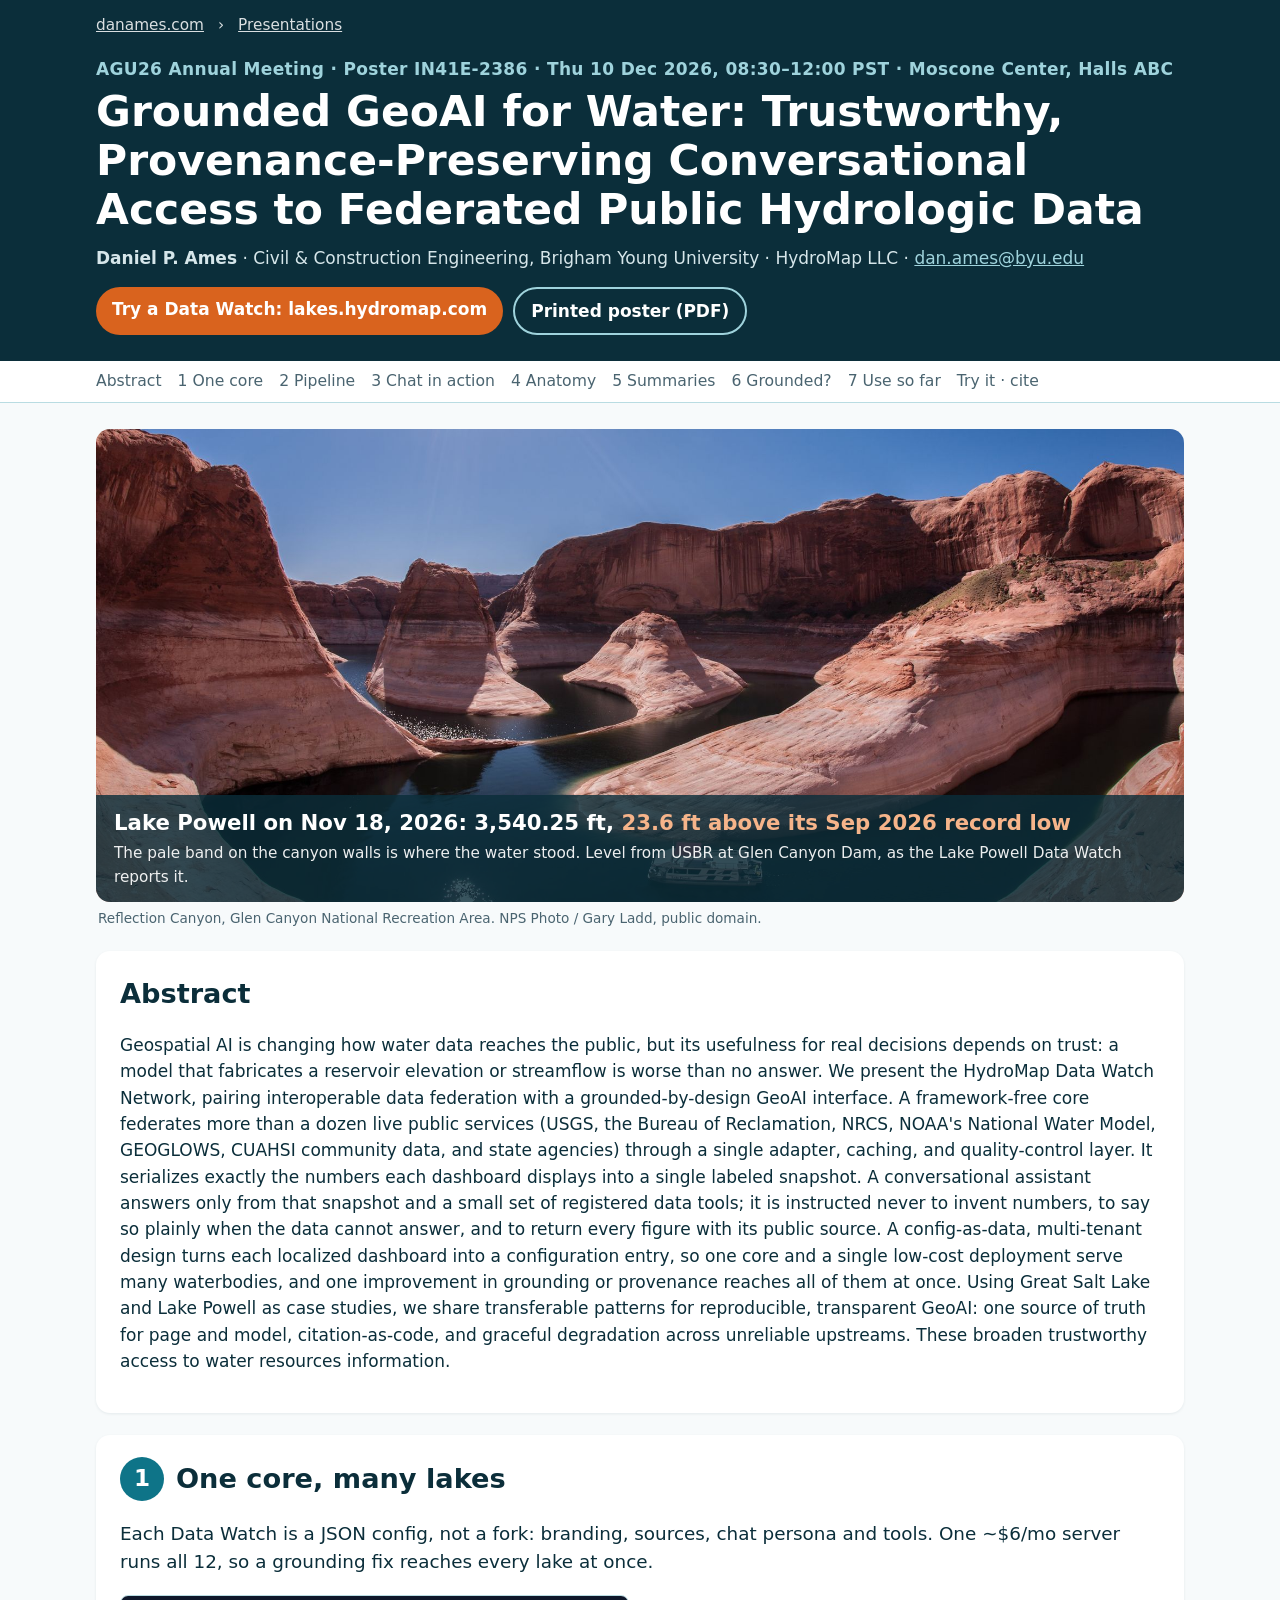
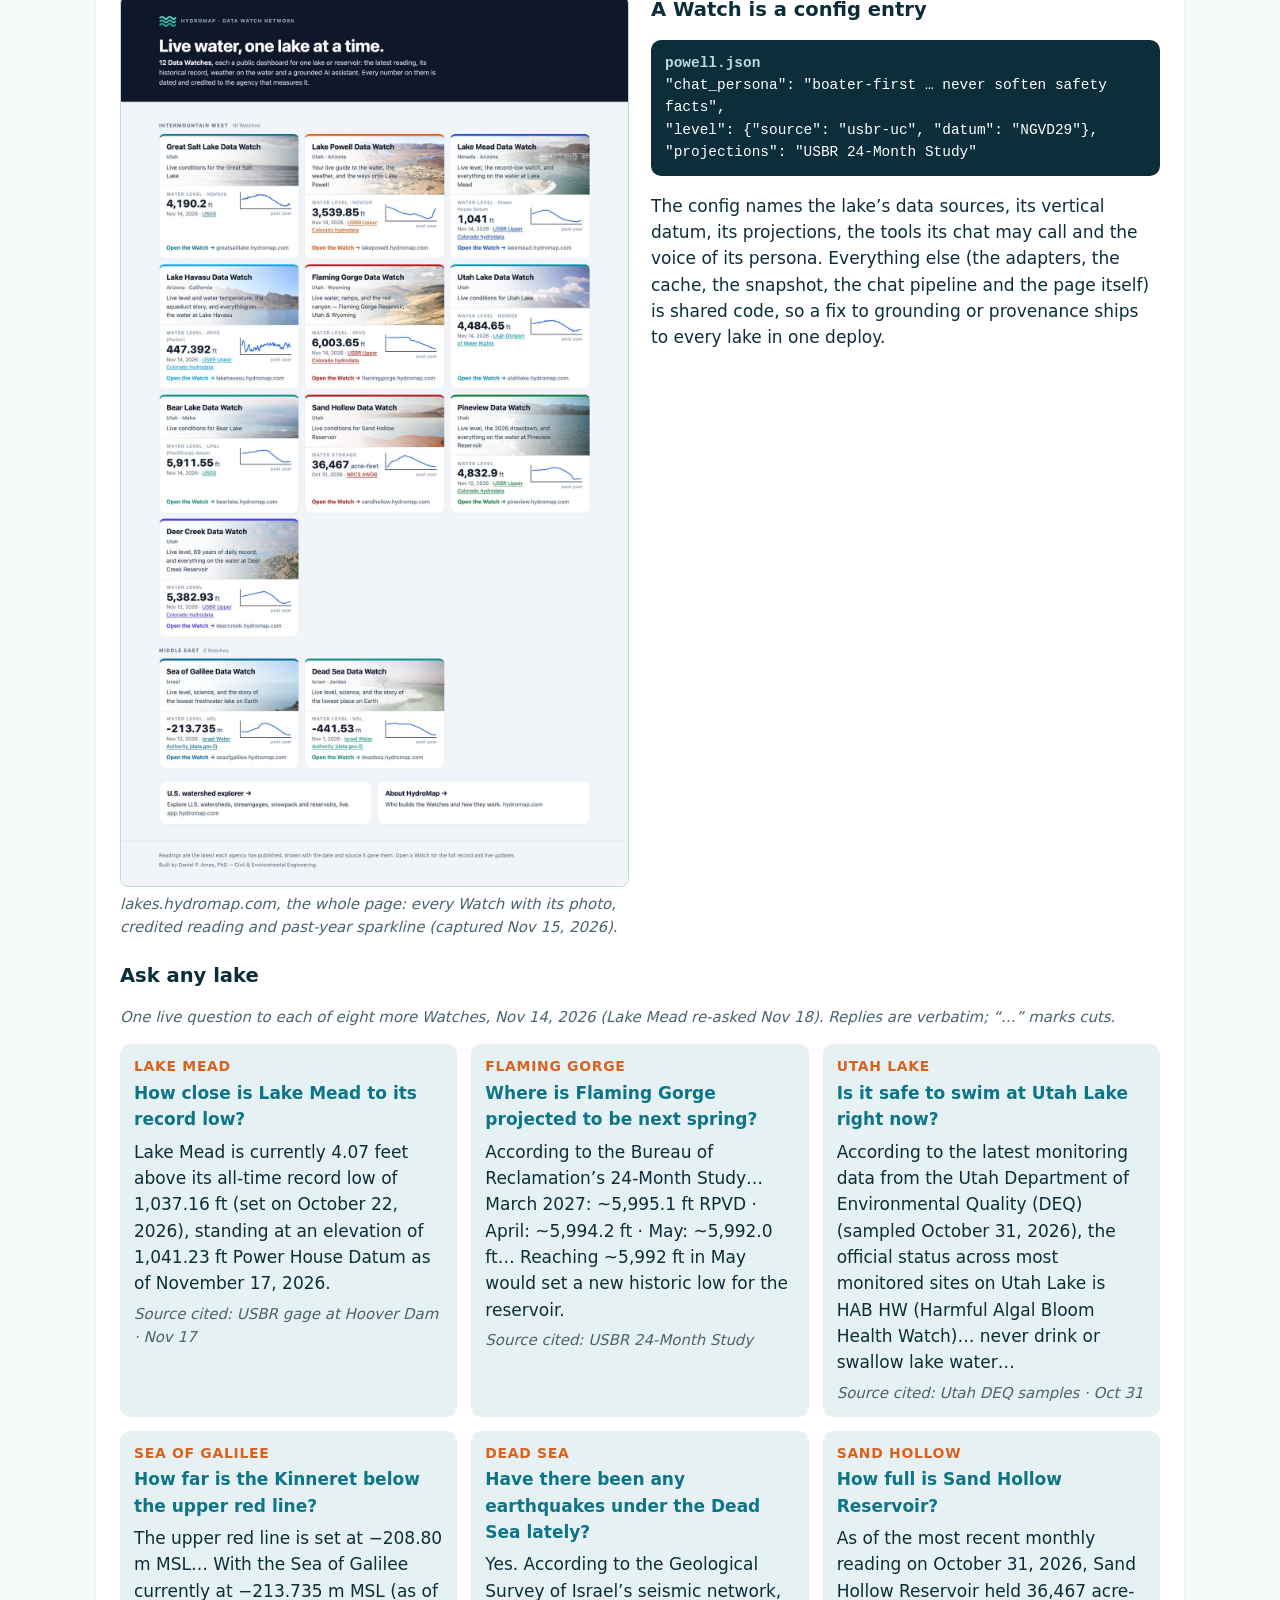
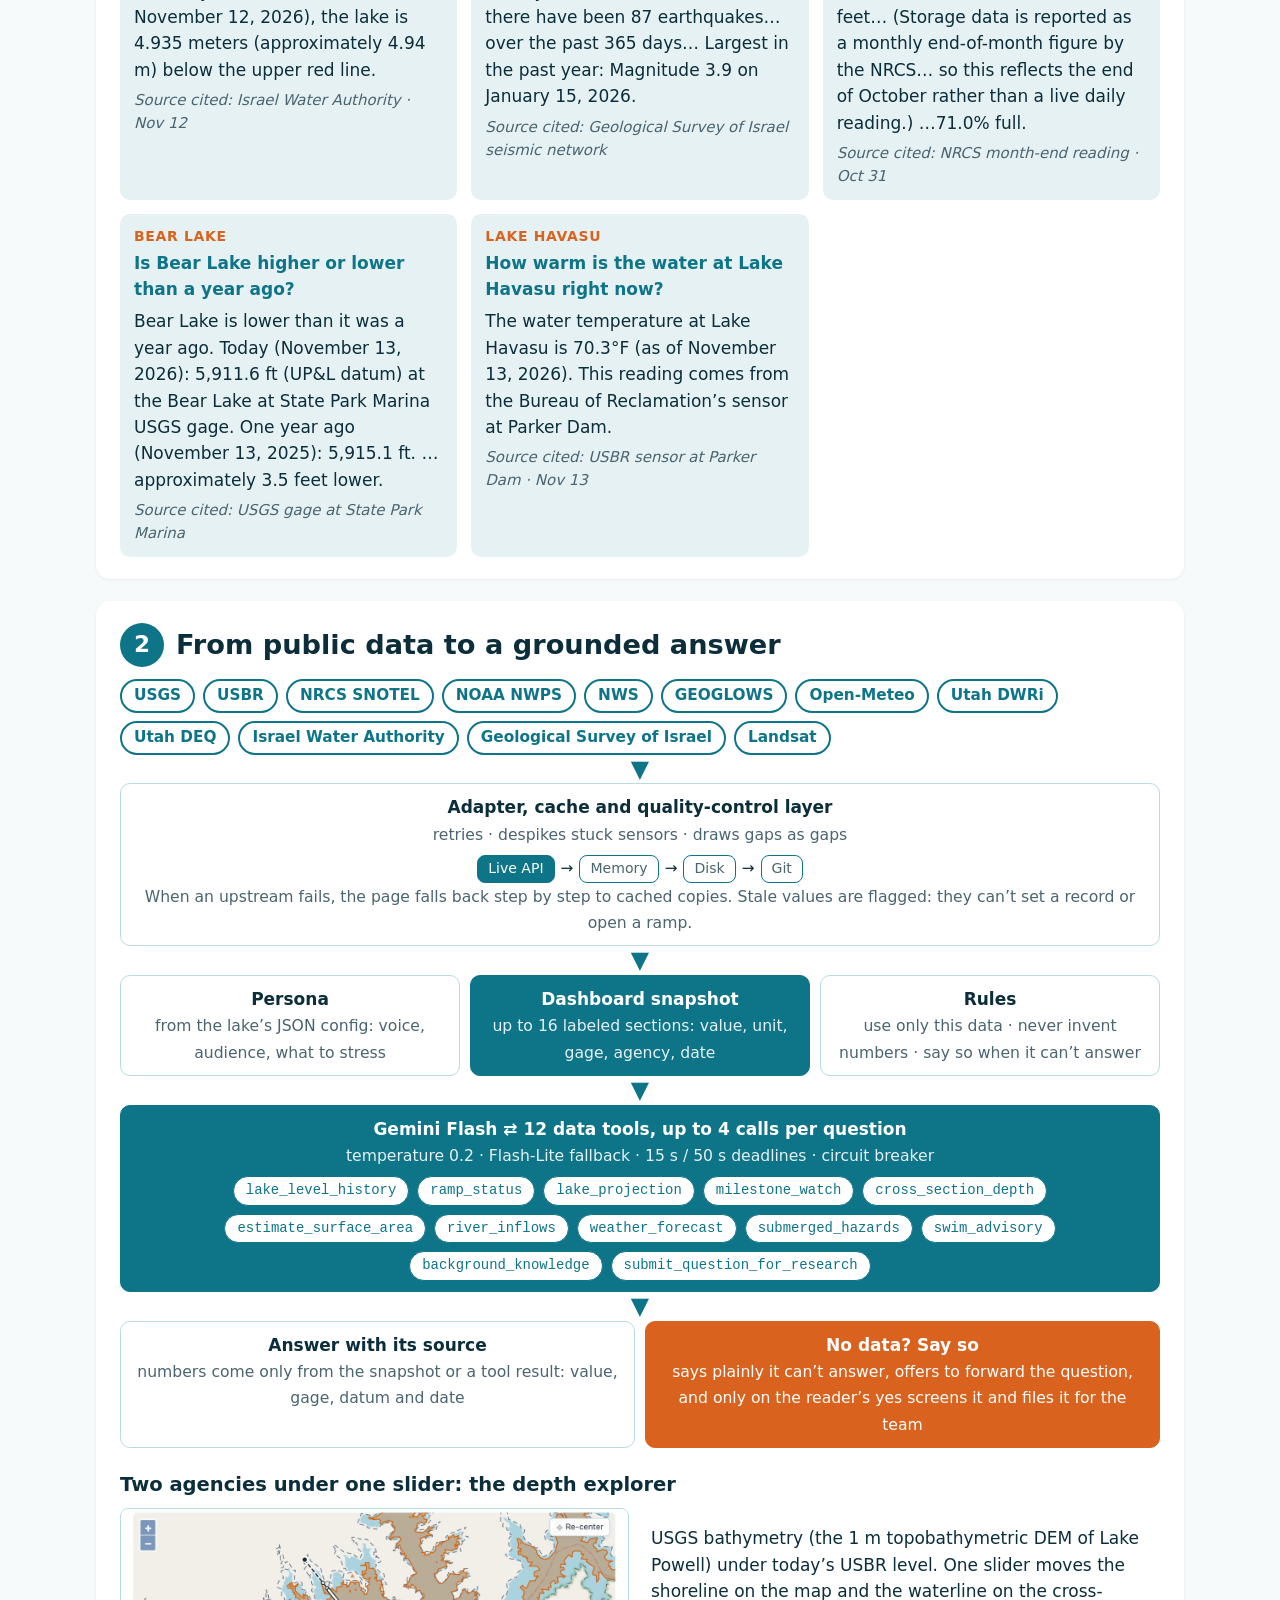
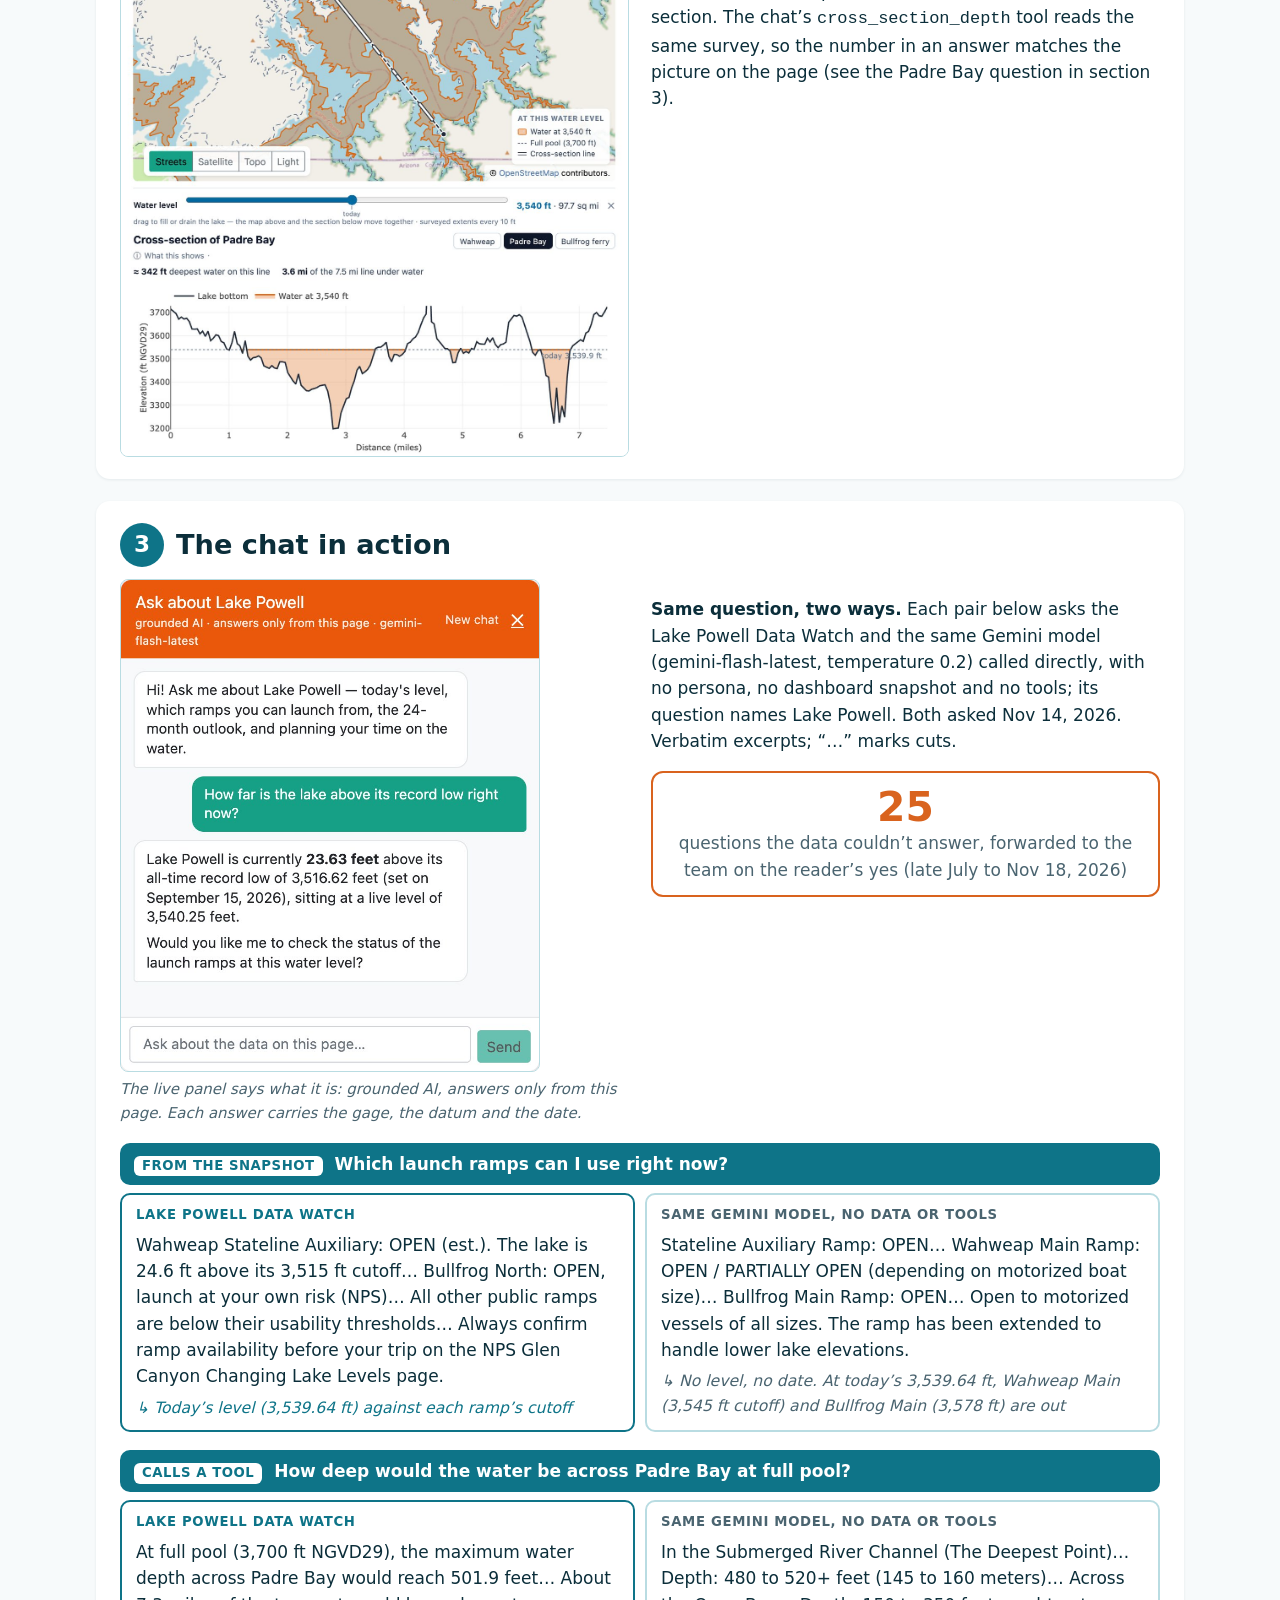
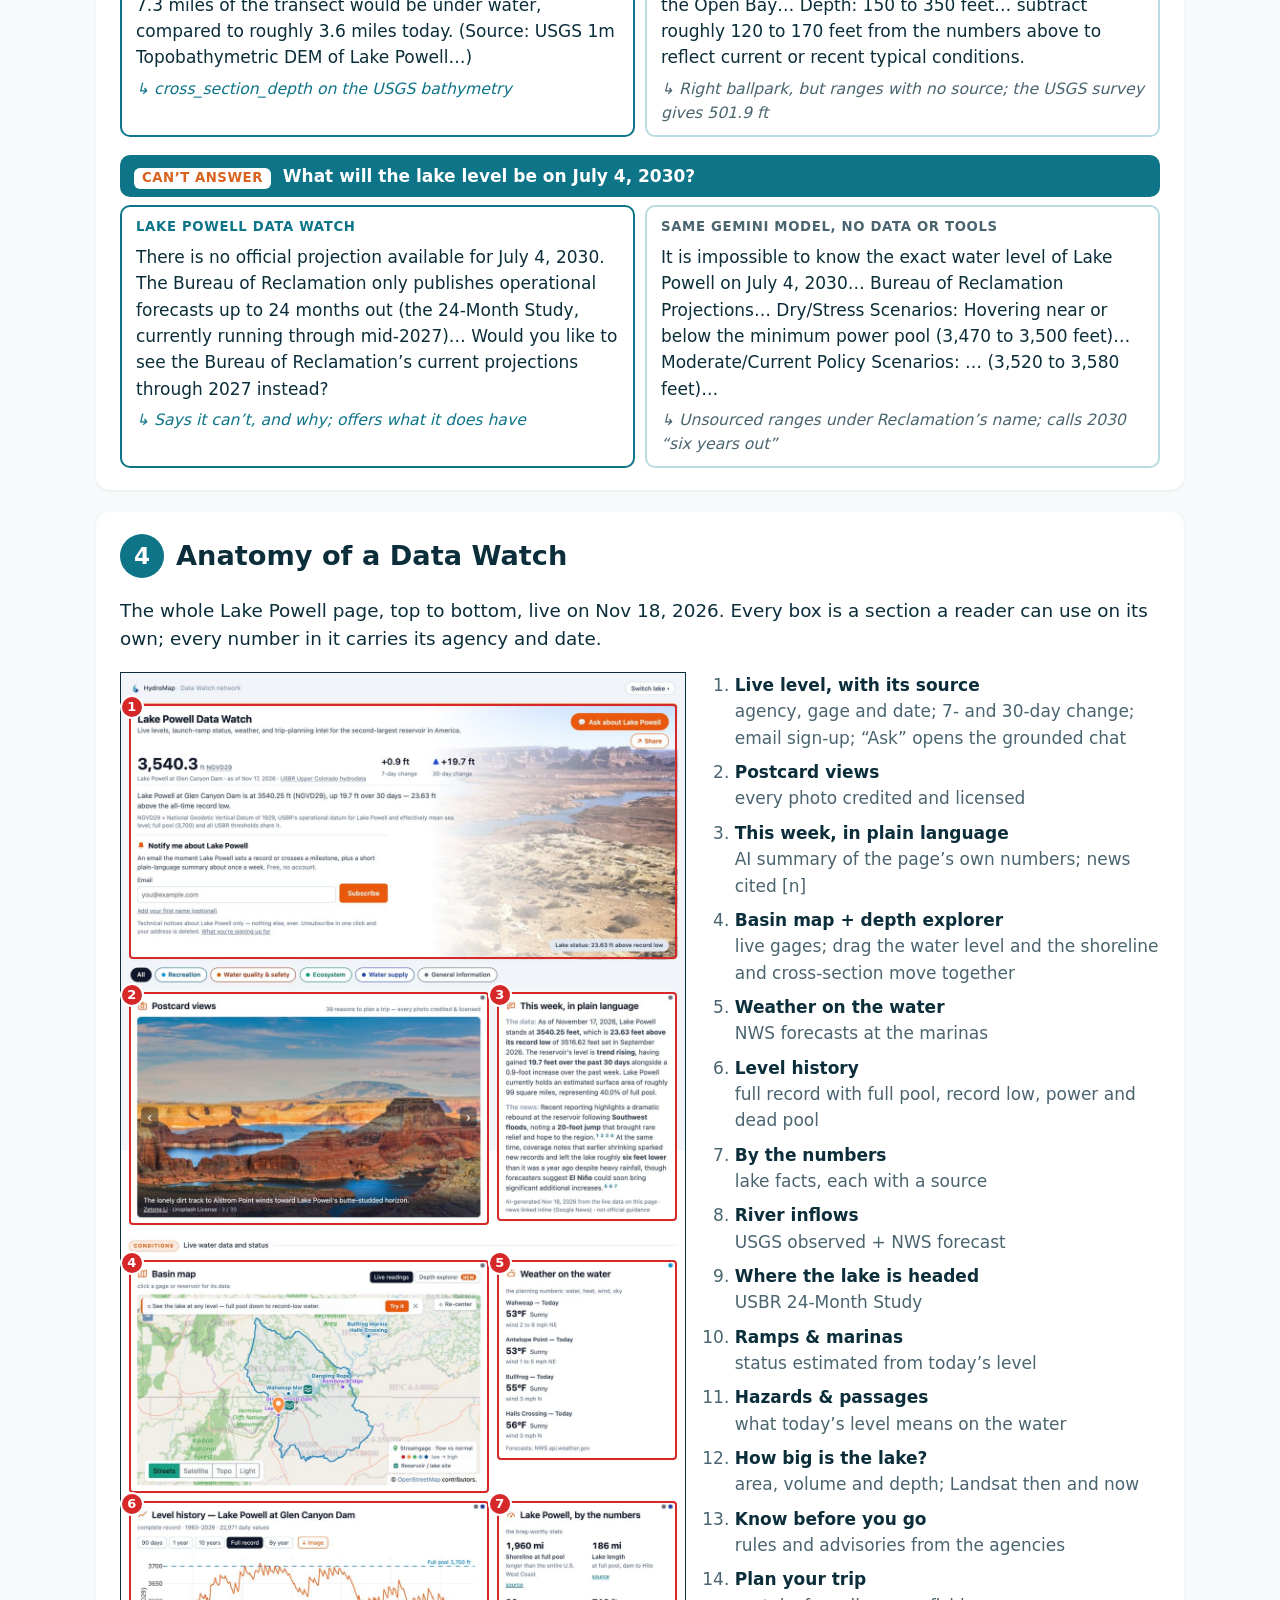
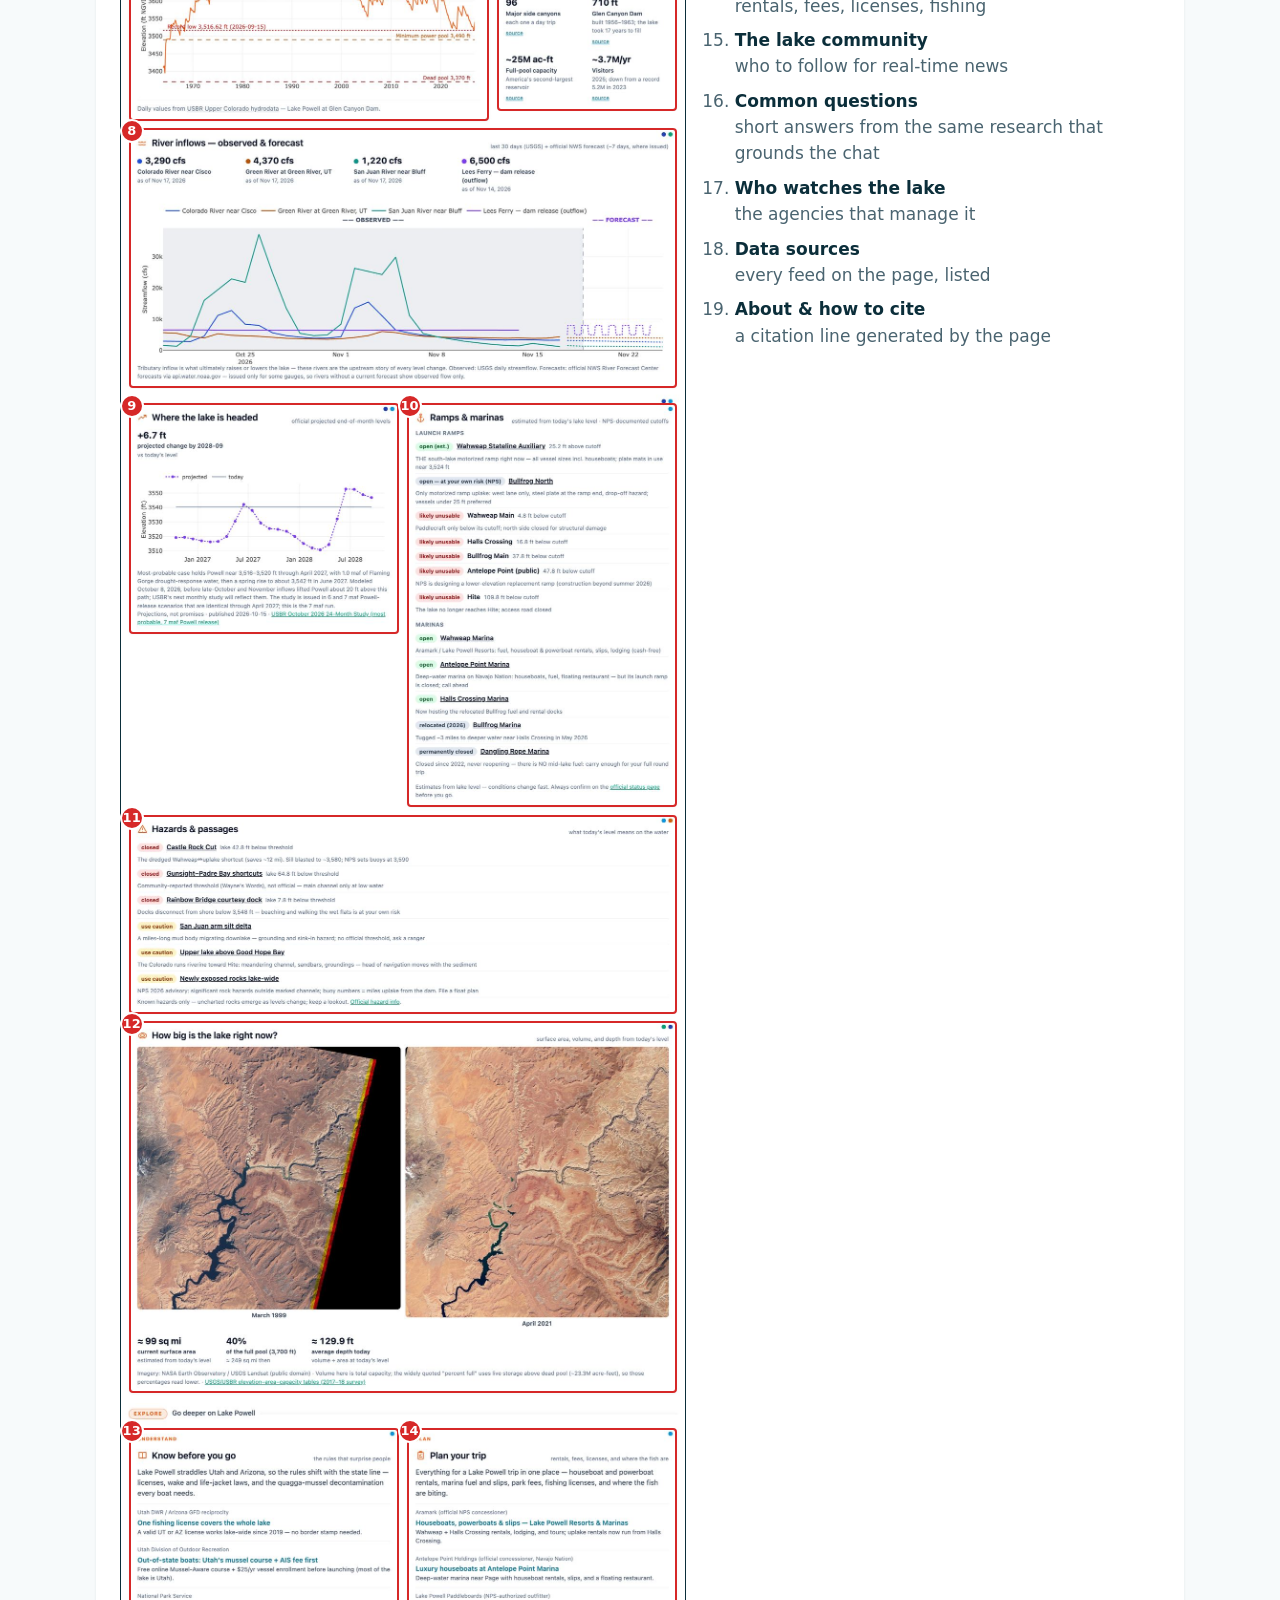
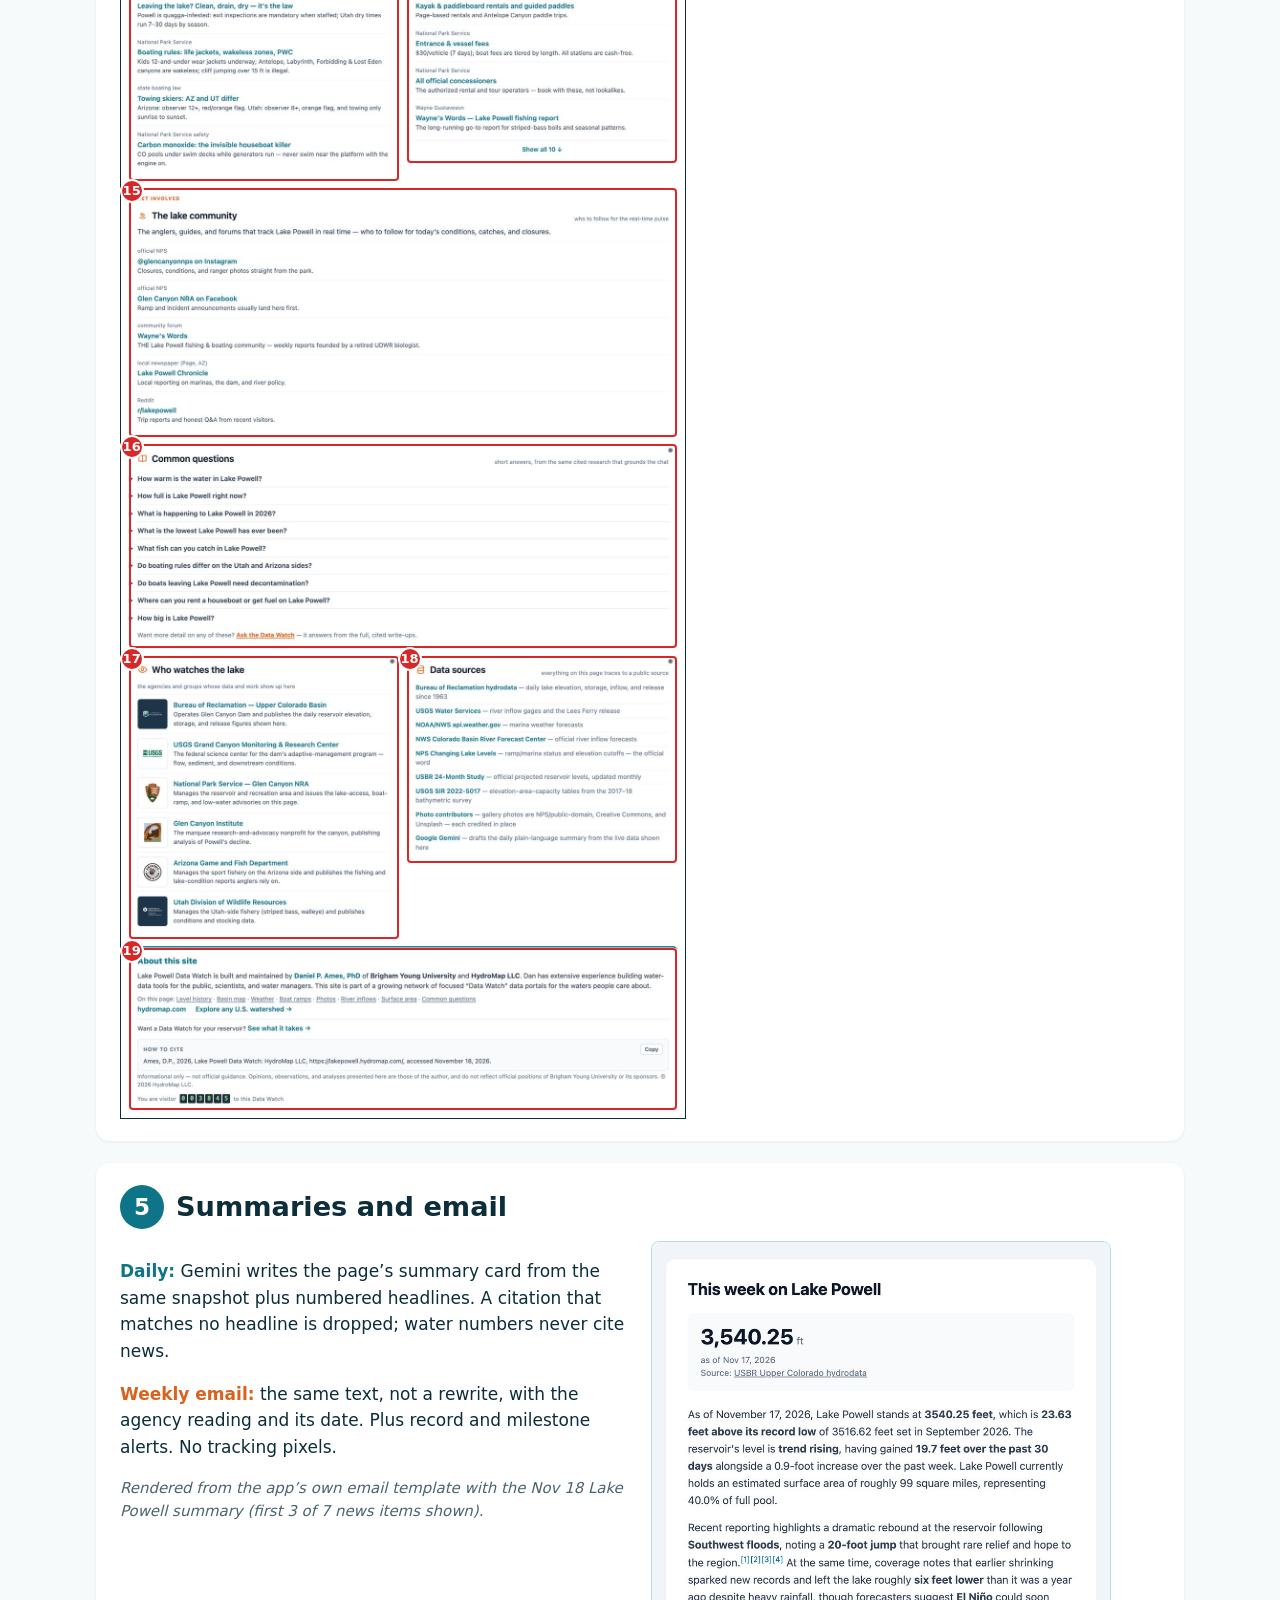
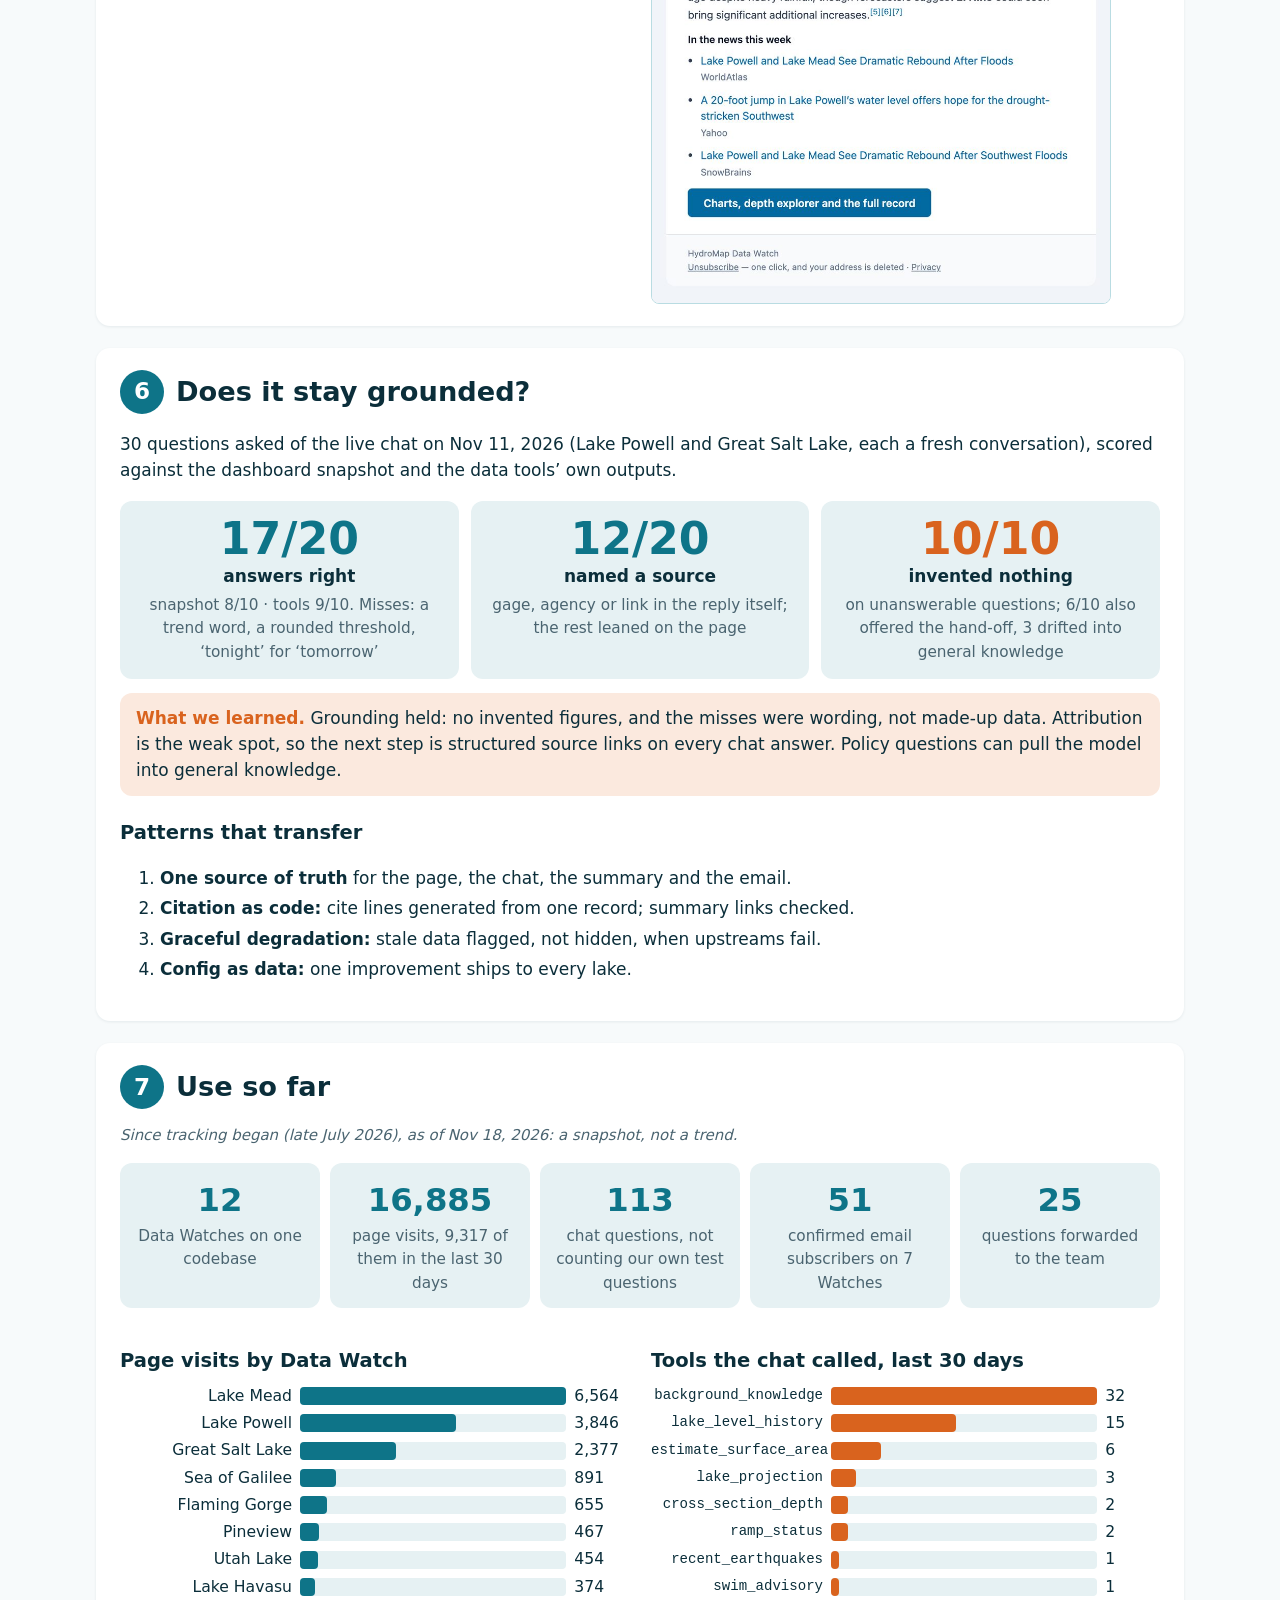
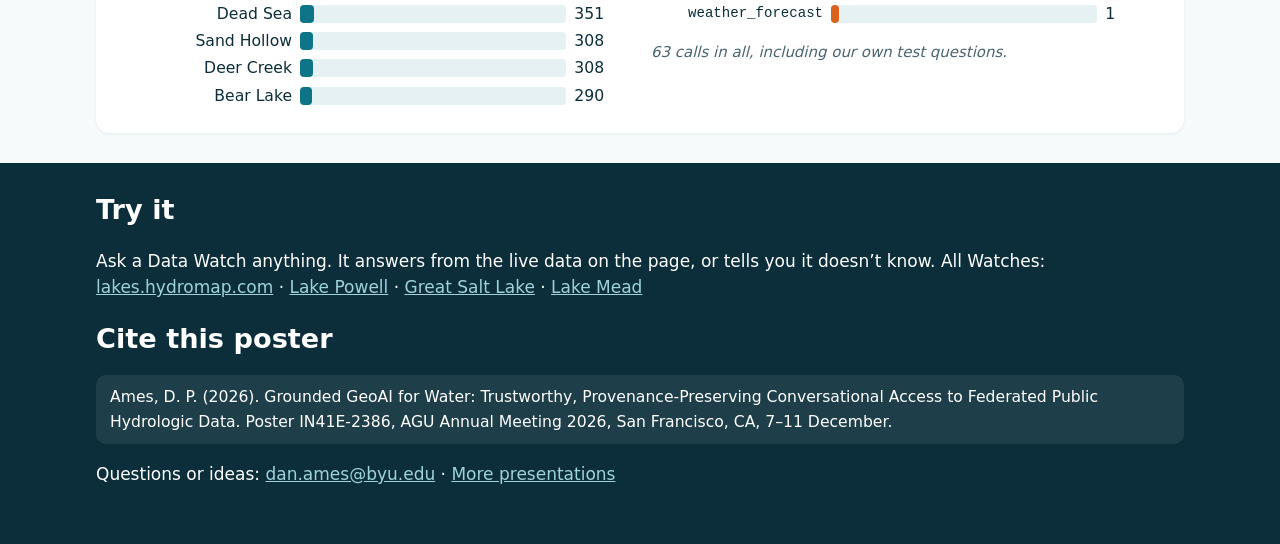
==== posters/2026-agu-poster/index.html @ 4053f0a3 "Add AGU26 online poster: Grounded GeoAI for Water (IN41E-2386) Hand-built static page under posters/" ====
<!DOCTYPE html>
<html lang="en">
<head>
<meta charset="UTF-8">
<meta name="viewport" content="width=device-width, initial-scale=1.0">
<title>Grounded GeoAI for Water · AGU26 poster · Dan Ames</title>
<meta name="description" content="Online companion to AGU26 poster IN41E-2386: the HydroMap Data Watch Network and its grounded AI chat, with every section of the printed poster at full size plus the material that did not fit.">
<meta property="og:title" content="Grounded GeoAI for Water (AGU26 IN41E-2386)">
<meta property="og:description" content="Trustworthy, provenance-preserving conversational access to federated public hydrologic data. Dan Ames, BYU and HydroMap.">
<meta property="og:image" content="https://danames.com/ames-presentations/posters/2026-agu-poster/img/card.jpg">
<link rel="icon" href="https://danames.com/favicon.ico">
<style>
  :root { --ink:#0B2E3A; --teal:#0E7488; --teal-lt:#E6F1F3; --teal-mid:#B9DCE2; --sand:#D9631E; --sand-lt:#FBE9DE; --muted:#4A6470; --bg:#F7FAFB; --card:#fff; color-scheme: light; }
  * { box-sizing: border-box; }
  html { scroll-behavior: smooth; }
  body { margin:0; background:var(--bg); color:var(--ink); font: 17px/1.55 "Segoe UI", system-ui, -apple-system, Calibri, Arial, sans-serif; }
  a { color: var(--teal); }
  .wrap { max-width: 1120px; margin: 0 auto; padding: 0 16px; }
  header.top { background: var(--ink); color:#fff; padding: 14px 0 26px; }
  header.top .crumbs { font-size: .9em; opacity:.85; display:flex; gap:14px; flex-wrap:wrap; }
  header.top .crumbs a { color:#fff; }
  .meeting { margin: 18px 0 6px; color: #9fd3dc; font-weight: 600; letter-spacing: .02em; }
  h1 { font-size: clamp(1.6em, 4vw, 2.5em); line-height: 1.15; margin: 4px 0 10px; }
  .by { margin: 0 0 16px; color: #d6e6ea; }
  .btns { display:flex; gap:10px; flex-wrap:wrap; }
  .btn { display:inline-block; padding: 9px 16px; border-radius: 999px; background: var(--sand); color:#fff; text-decoration:none; font-weight:600; }
  .btn.alt { background: transparent; border: 2px solid #9fd3dc; color:#fff; }
  nav.toc { position: sticky; top:0; z-index: 5; background: #fff; border-bottom: 1px solid var(--teal-mid); }
  nav.toc ol { list-style:none; margin:0 auto; padding: 8px 16px; max-width:1120px; display:flex; gap: 4px 16px; flex-wrap: wrap; font-size:.92em; }
  nav.toc a { text-decoration:none; color: var(--muted); }
  nav.toc a:hover { color: var(--teal); }
  figure { margin: 0; }
  .hero { position: relative; margin: 26px 0 0; border-radius: 14px; overflow: hidden; }
  .hero img { display:block; width:100%; height:auto; aspect-ratio: 2.3; object-fit: cover; object-position: center 80%; }
  .hero figcaption { position:absolute; left:0; right:0; bottom:0; background: rgba(11,46,58,.80); color:#fff; padding: 12px 18px; }
  .hero .big { font-size: 1.25em; font-weight: 700; margin:0; }
  .hero .big em { color: #F6B48A; font-style: normal; }
  .hero .small { margin: 2px 0 0; font-size: .9em; opacity:.92; }
  .credit { font-size:.8em; color: var(--muted); margin: 6px 2px 0; }
  section { background: var(--card); border-radius: 14px; padding: 22px 24px; margin: 22px 0; box-shadow: 0 1px 3px rgba(11,46,58,.08); scroll-margin-top: 56px; }
  h2 { display:flex; align-items:center; gap: 12px; font-size: 1.6em; margin: 0 0 12px; }
  h2 .num { flex: 0 0 auto; width: 44px; height: 44px; border-radius: 50%; background: var(--teal); color:#fff; display:grid; place-items:center; font-size: .85em; }
  h3 { font-size: 1.15em; margin: 22px 0 8px; }
  .lede { font-size: 1.08em; }
  .grid2 { display:grid; grid-template-columns: minmax(0,1fr) minmax(0,1fr); gap: 22px; align-items: start; }
  .shot { border: 1px solid var(--teal-mid); border-radius: 8px; overflow: hidden; background:#fff; }
  .shot img { display:block; width:100%; height:auto; }
  figcaption.cap { font-size: .88em; color: var(--muted); font-style: italic; margin-top: 6px; }
  pre.code { background: var(--ink); color:#fff; padding: 12px 14px; border-radius: 10px; font-size: .85em; white-space: pre-wrap; overflow-wrap: anywhere; }
  pre.code b { color: var(--teal-mid); }
  .lakes { display:grid; grid-template-columns: repeat(auto-fill, minmax(300px, 1fr)); gap: 14px; }
  .lake { background: var(--teal-lt); border-radius: 10px; padding: 12px 14px; }
  .lake p { margin: 0; }
  .lake .who { color: var(--sand); font-weight: 700; text-transform: uppercase; letter-spacing: .05em; font-size: .82em; }
  .lake .q { color: var(--teal); font-weight: 700; margin: 2px 0 6px; }
  .lake blockquote { margin: 0 0 6px; }
  .lake .src { color: var(--muted); font-style: italic; font-size: .88em; }
  .flow { display:flex; flex-direction: column; align-items: stretch; gap: 0; }
  .flow .arrow { text-align:center; color: var(--teal); font-size: 1.4em; line-height: 1.2; }
  ul.chips { list-style:none; padding:0; margin: 0; display:flex; flex-wrap: wrap; gap: 8px; }
  ul.chips li { overflow-wrap:anywhere; border: 2px solid var(--teal); color: var(--teal); border-radius: 999px; padding: 3px 12px; font-weight: 600; font-size: .9em; background:#fff; }
  ul.chips.mono li { font-family: ui-monospace, Menlo, Consolas, monospace; font-weight: 500; font-size: .82em; border-width: 1.5px; }
  .box { border-radius: 10px; padding: 10px 14px; background: #fff; border: 1.5px solid var(--teal-mid); text-align: center; }
  .box b { display:block; }
  .box span { color: var(--muted); font-size: .92em; }
  .box.dark { background: var(--teal); color:#fff; border-color: var(--teal); }
  .box.dark span { color: #e6f1f3; }
  .box.warn { background: var(--sand); border-color: var(--sand); color: #fff; }
  .box.warn span { color: #fff; }
  .row3 { display:grid; grid-template-columns: repeat(3, 1fr); gap: 10px; }
  .row2 { display:grid; grid-template-columns: 1fr 1fr; gap: 10px; }
  .chain { display:flex; align-items:center; justify-content:center; gap: 6px; flex-wrap: wrap; margin-top: 8px; font-size: .9em; }
  .chain span { border: 1.5px solid var(--teal); border-radius: 8px; padding: 2px 10px; }
  .chain span:first-child { background: var(--teal); color:#fff; }
  .pair { margin: 18px 0 0; }
  .pq { background: var(--teal); color:#fff; border-radius: 10px; padding: 8px 14px; margin: 0 0 8px; font-weight: 700; }
  .tag { display:inline-block; background:#fff; color: var(--teal); border-radius: 6px; padding: 0 8px; margin-right: 6px; font-size: .78em; text-transform: uppercase; letter-spacing: .04em; }
  .tag.warn { color: var(--sand); }
  .two { display:grid; grid-template-columns: minmax(0,1fr) minmax(0,1fr); gap: 10px; }
  .ans { border-radius: 10px; padding: 10px 14px; border: 2.5px solid var(--teal); background:#fff; }
  .ans.gen { border-color: var(--teal-mid); }
  .ans p { margin: 0 0 6px; }
  .ans .lbl { font-size: .78em; font-weight: 700; text-transform: uppercase; letter-spacing: .05em; color: var(--teal); }
  .ans.gen .lbl { color: var(--muted); }
  .ans .note { font-style: italic; color: var(--teal); font-size: .92em; margin: 0; }
  .ans.gen .note { color: var(--muted); }
  .fwd { border: 2px solid var(--sand); border-radius: 12px; padding: 12px; text-align:center; margin-top: 12px; }
  .fwd .n { font-size: 2.4em; font-weight: 800; color: var(--sand); margin:0; line-height: 1.1; }
  .fwd p { margin: 0; color: var(--muted); }
  .anat { display:grid; grid-template-columns: minmax(0, 1.25fr) minmax(0, 1fr); gap: 22px; align-items:start; }
  .page { position: relative; border: 1px solid var(--ink); }
  .page img { display:block; width:100%; height:auto; }
  .hot { position:absolute; border: 2px solid #D62828; border-radius: 4px; }
  .hot span { position:absolute; left: -11px; top: -11px; width: 24px; height: 24px; border-radius: 50%; background: #D62828; color:#fff; font-size: 13px; font-weight: 700; display:grid; place-items:center; border: 2px solid #fff; }
  .hot:hover, .hot:focus { background: rgba(214,40,40,.08); }
  ol.legend { position: sticky; top: 64px; margin: 0; padding-left: 1.6em; }
  ol.legend li { margin: 0 0 8px; color: var(--muted); }
  ol.legend li b { color: var(--ink); display:block; }
  ol.legend li:target { background: var(--sand-lt); border-radius: 6px; }
  .tiles { display:grid; grid-template-columns: repeat(3, 1fr); gap: 12px; }
  .tile { background: var(--teal-lt); border-radius: 12px; padding: 14px; text-align:center; }
  .tile p { margin: 0; }
  .tile .score { font-size: 2.6em; font-weight: 800; color: var(--teal); line-height: 1.1; }
  .tile.hi .score { color: var(--sand); }
  .tile .tl { font-weight: 700; }
  .tile .td { color: var(--muted); font-size: .9em; margin-top: 4px; }
  .learned { background: var(--sand-lt); border-radius: 12px; padding: 12px 16px; margin-top: 14px; }
  ol.pat li { margin-bottom: 4px; }
  .stats { display:grid; grid-template-columns: repeat(5, 1fr); gap: 10px; }
  .stat { background: var(--teal-lt); border-radius: 12px; padding: 12px; text-align:center; }
  .stat p { margin: 0; color: var(--muted); font-size: .9em; }
  .stat .n { font-size: 1.9em; font-weight: 800; color: var(--teal); }
  .bar { display:grid; grid-template-columns: 11em 1fr 3.5em; align-items:center; gap: 8px; margin: 3px 0; font-size: .92em; }
  .bar.mono .bn { font-family: ui-monospace, Menlo, Consolas, monospace; font-size: .9em; }
  .bn { text-align: right; }
  .bt { background: var(--teal-lt); border-radius: 4px; height: 18px; }
  .bt i { display:block; height: 100%; background: var(--teal); border-radius: 4px; }
  .bar.mono .bt i { background: var(--sand); }
  .bv { font-variant-numeric: tabular-nums; }
  .note-s { color: var(--muted); font-size: .88em; font-style: italic; }
  footer { background: var(--ink); color:#fff; padding: 26px 0 40px; margin-top: 30px; }
  footer a { color: #9fd3dc; }
  footer h2 { color:#fff; }
  .cite { background: rgba(255,255,255,.08); border-radius: 10px; padding: 10px 14px; font-size: .92em; }
  @media (max-width: 820px) {
    .grid2, .anat, .two, .row2 { grid-template-columns: minmax(0,1fr); }
    .row3, .tiles { grid-template-columns: minmax(0,1fr); }
    .stats { grid-template-columns: 1fr 1fr; }
    ol.legend { position: static; }
    nav.toc ol { flex-wrap: nowrap; overflow-x: auto; white-space: nowrap; }
    section { padding: 18px 16px; }
    .hero img { aspect-ratio: 1.5; }
    .hero figcaption { position: static; }
    .bar { grid-template-columns: 8.5em 1fr 3em; }
  }
</style>
</head>
<body>
<header class="top">
  <div class="wrap">
    <div class="crumbs"><a href="https://danames.com">danames.com</a> <span>›</span> <a href="https://danames.com/ames-presentations/">Presentations</a></div>
    <p class="meeting">AGU26 Annual Meeting · Poster IN41E-2386 · Thu 10 Dec 2026, 08:30–12:00 PST · Moscone Center, Halls ABC</p>
    <h1>Grounded GeoAI for Water: Trustworthy, Provenance-Preserving Conversational Access to Federated Public Hydrologic Data</h1>
    <p class="by"><b>Daniel P. Ames</b> · Civil &amp; Construction Engineering, Brigham Young University · HydroMap LLC · <a href="mailto:dan.ames@byu.edu" style="color:#9fd3dc">dan.ames@byu.edu</a></p>
    <div class="btns">
      <a class="btn" href="https://lakes.hydromap.com">Try a Data Watch: lakes.hydromap.com</a>
      <a class="btn alt" href="poster.pdf">Printed poster (PDF)</a>
    </div>
  </div>
</header>
<nav class="toc" aria-label="Sections"><ol>
  <li><a href="#abstract">Abstract</a></li><li><a href="#s1">1 One core</a></li><li><a href="#s2">2 Pipeline</a></li>
  <li><a href="#s3">3 Chat in action</a></li><li><a href="#s4">4 Anatomy</a></li><li><a href="#s5">5 Summaries</a></li>
  <li><a href="#s6">6 Grounded?</a></li><li><a href="#s7">7 Use so far</a></li><li><a href="#more">Try it · cite</a></li>
</ol></nav>
<main class="wrap">
  <figure class="hero">
    <img src="img/hero.jpg" width="2000" height="1331" alt="Reflection Canyon on Lake Powell: a houseboat on dark water between sandstone walls marked by a pale band where the water once stood">
    <figcaption>
      <p class="big">Lake Powell on Nov 18, 2026: 3,540.25 ft, <em>23.6 ft above its Sep 2026 record low</em></p>
      <p class="small">The pale band on the canyon walls is where the water stood. Level from USBR at Glen Canyon Dam, as the Lake Powell Data Watch reports it.</p>
    </figcaption>
  </figure>
  <p class="credit">Reflection Canyon, Glen Canyon National Recreation Area. NPS Photo / Gary Ladd, public domain.</p>

  <section id="abstract">
    <h2>Abstract</h2>
    <p>Geospatial AI is changing how water data reaches the public, but its usefulness for real decisions depends on trust: a model that fabricates a reservoir elevation or streamflow is worse than no answer. We present the HydroMap Data Watch Network, pairing interoperable data federation with a grounded-by-design GeoAI interface. A framework-free core federates more than a dozen live public services (USGS, the Bureau of Reclamation, NRCS, NOAA&#x27;s National Water Model, GEOGLOWS, CUAHSI community data, and state agencies) through a single adapter, caching, and quality-control layer. It serializes exactly the numbers each dashboard displays into a single labeled snapshot. A conversational assistant answers only from that snapshot and a small set of registered data tools; it is instructed never to invent numbers, to say so plainly when the data cannot answer, and to return every figure with its public source. A config-as-data, multi-tenant design turns each localized dashboard into a configuration entry, so one core and a single low-cost deployment serve many waterbodies, and one improvement in grounding or provenance reaches all of them at once. Using Great Salt Lake and Lake Powell as case studies, we share transferable patterns for reproducible, transparent GeoAI: one source of truth for page and model, citation-as-code, and graceful degradation across unreliable upstreams. These broaden trustworthy access to water resources information.</p>
  </section>

  <section id="s1">
    <h2><span class="num">1</span>One core, many lakes</h2>
    <p class="lede">Each Data Watch is a JSON config, not a fork: branding, sources, chat persona and tools. One ~$6/mo server runs all 12, so a grounding fix reaches every lake at once.</p>
    <div class="grid2">
      <figure>
        <div class="shot"><img src="img/hub.jpg" width="1280" height="2246" loading="lazy" alt="lakes.hydromap.com: the Data Watch Network page with a card for each of the 12 Watches, each showing a lake photo, the latest credited reading and a past-year sparkline"></div>
        <figcaption class="cap">lakes.hydromap.com, the whole page: every Watch with its photo, credited reading and past-year sparkline (captured Nov 15, 2026).</figcaption>
      </figure>
      <div>
        <h3 style="margin-top:0">A Watch is a config entry</h3>
<pre class="code"><b>powell.json</b>
"chat_persona": "boater-first … never soften safety facts",
"level": {"source": "usbr-uc", "datum": "NGVD29"},
"projections": "USBR 24-Month Study"</pre>
        <p>The config names the lake’s data sources, its vertical datum, its projections, the tools its chat may call and the voice of its persona. Everything else (the adapters, the cache, the snapshot, the chat pipeline and the page itself) is shared code, so a fix to grounding or provenance ships to every lake in one deploy.</p>
      </div>
    </div>
    <h3>Ask any lake</h3>
    <p class="note-s">One live question to each of eight more Watches, Nov 14, 2026 (Lake Mead re-asked Nov 18). Replies are verbatim; “…” marks cuts.</p>
    <div class="lakes">
      <article class="lake">
        <p class="who">Lake Mead</p>
        <p class="q">How close is Lake Mead to its record low?</p>
        <blockquote>Lake Mead is currently 4.07 feet above its all-time record low of 1,037.16 ft (set on October 22, 2026), standing at an elevation of 1,041.23 ft Power House Datum as of November 17, 2026.</blockquote>
        <p class="src">Source cited: USBR gage at Hoover Dam · Nov 17</p>
      </article>
      <article class="lake">
        <p class="who">Flaming Gorge</p>
        <p class="q">Where is Flaming Gorge projected to be next spring?</p>
        <blockquote>According to the Bureau of Reclamation’s 24-Month Study… March 2027: ~5,995.1 ft RPVD · April: ~5,994.2 ft · May: ~5,992.0 ft… Reaching ~5,992 ft in May would set a new historic low for the reservoir.</blockquote>
        <p class="src">Source cited: USBR 24-Month Study</p>
      </article>
      <article class="lake">
        <p class="who">Utah Lake</p>
        <p class="q">Is it safe to swim at Utah Lake right now?</p>
        <blockquote>According to the latest monitoring data from the Utah Department of Environmental Quality (DEQ) (sampled October 31, 2026), the official status across most monitored sites on Utah Lake is HAB HW (Harmful Algal Bloom Health Watch)… never drink or swallow lake water…</blockquote>
        <p class="src">Source cited: Utah DEQ samples · Oct 31</p>
      </article>
      <article class="lake">
        <p class="who">Sea of Galilee</p>
        <p class="q">How far is the Kinneret below the upper red line?</p>
        <blockquote>The upper red line is set at −208.80 m MSL… With the Sea of Galilee currently at −213.735 m MSL (as of November 12, 2026), the lake is 4.935 meters (approximately 4.94 m) below the upper red line.</blockquote>
        <p class="src">Source cited: Israel Water Authority · Nov 12</p>
      </article>
      <article class="lake">
        <p class="who">Dead Sea</p>
        <p class="q">Have there been any earthquakes under the Dead Sea lately?</p>
        <blockquote>Yes. According to the Geological Survey of Israel’s seismic network, there have been 87 earthquakes… over the past 365 days… Largest in the past year: Magnitude 3.9 on January 15, 2026.</blockquote>
        <p class="src">Source cited: Geological Survey of Israel seismic network</p>
      </article>
      <article class="lake">
        <p class="who">Sand Hollow</p>
        <p class="q">How full is Sand Hollow Reservoir?</p>
        <blockquote>As of the most recent monthly reading on October 31, 2026, Sand Hollow Reservoir held 36,467 acre-feet… (Storage data is reported as a monthly end-of-month figure by the NRCS… so this reflects the end of October rather than a live daily reading.) …71.0% full.</blockquote>
        <p class="src">Source cited: NRCS month-end reading · Oct 31</p>
      </article>
      <article class="lake">
        <p class="who">Bear Lake</p>
        <p class="q">Is Bear Lake higher or lower than a year ago?</p>
        <blockquote>Bear Lake is lower than it was a year ago. Today (November 13, 2026): 5,911.6 ft (UP&amp;L datum) at the Bear Lake at State Park Marina USGS gage. One year ago (November 13, 2025): 5,915.1 ft. …approximately 3.5 feet lower.</blockquote>
        <p class="src">Source cited: USGS gage at State Park Marina</p>
      </article>
      <article class="lake">
        <p class="who">Lake Havasu</p>
        <p class="q">How warm is the water at Lake Havasu right now?</p>
        <blockquote>The water temperature at Lake Havasu is 70.3°F (as of November 13, 2026). This reading comes from the Bureau of Reclamation’s sensor at Parker Dam.</blockquote>
        <p class="src">Source cited: USBR sensor at Parker Dam · Nov 13</p>
      </article>
    </div>
  </section>

  <section id="s2">
    <h2><span class="num">2</span>From public data to a grounded answer</h2>
    <div class="flow">
      <ul class="chips"><li>USGS</li><li>USBR</li><li>NRCS SNOTEL</li><li>NOAA NWPS</li><li>NWS</li><li>GEOGLOWS</li><li>Open-Meteo</li><li>Utah DWRi</li><li>Utah DEQ</li><li>Israel Water Authority</li><li>Geological Survey of Israel</li><li>Landsat</li></ul>
      <div class="arrow">▼</div>
      <div class="box"><b>Adapter, cache and quality-control layer</b><span>retries · despikes stuck sensors · draws gaps as gaps</span>
        <div class="chain"><span>Live API</span>→<span>Memory</span>→<span>Disk</span>→<span>Git</span></div>
        <span>When an upstream fails, the page falls back step by step to cached copies. Stale values are flagged: they can’t set a record or open a ramp.</span></div>
      <div class="arrow">▼</div>
      <div class="row3">
        <div class="box"><b>Persona</b><span>from the lake’s JSON config: voice, audience, what to stress</span></div>
        <div class="box dark"><b>Dashboard snapshot</b><span>up to 16 labeled sections: value, unit, gage, agency, date</span></div>
        <div class="box"><b>Rules</b><span>use only this data · never invent numbers · say so when it can’t answer</span></div>
      </div>
      <div class="arrow">▼</div>
      <div class="box dark"><b>Gemini Flash ⇄ 12 data tools, up to 4 calls per question</b><span>temperature 0.2 · Flash-Lite fallback · 15 s / 50 s deadlines · circuit breaker</span>
        <ul class="chips mono" style="justify-content:center;margin-top:8px"><li>lake_level_history</li><li>ramp_status</li><li>lake_projection</li><li>milestone_watch</li><li>cross_section_depth</li><li>estimate_surface_area</li><li>river_inflows</li><li>weather_forecast</li><li>submerged_hazards</li><li>swim_advisory</li><li>background_knowledge</li><li>submit_question_for_research</li></ul></div>
      <div class="arrow">▼</div>
      <div class="row2">
        <div class="box"><b>Answer with its source</b><span>numbers come only from the snapshot or a tool result: value, gage, datum and date</span></div>
        <div class="box warn"><b>No data? Say so</b><span>says plainly it can’t answer, offers to forward the question, and only on the reader’s yes screens it and files it for the team</span></div>
      </div>
    </div>
    <h3>Two agencies under one slider: the depth explorer</h3>
    <div class="grid2">
      <figure><div class="shot"><img src="img/depth.jpg" width="1200" height="1295" loading="lazy" alt="Lake Powell depth explorer, Nov 15, 2026: a water-level slider at 3,540 ft drives both the shoreline on the map and the waterline on the Padre Bay cross-section"></div></figure>
      <p>USGS bathymetry (the 1 m topobathymetric DEM of Lake Powell) under today’s USBR level. One slider moves the shoreline on the map and the waterline on the cross-section. The chat’s <code>cross_section_depth</code> tool reads the same survey, so the number in an answer matches the picture on the page (see the Padre Bay question in section 3).</p>
    </div>
  </section>

  <section id="s3">
    <h2><span class="num">3</span>The chat in action</h2>
    <div class="grid2">
      <figure>
        <div class="shot" style="max-width:420px"><img src="img/chat.jpg" width="800" height="940" loading="lazy" alt="Live Lake Powell chat panel, Nov 18, 2026: asked how far the lake is above its record low, it answers 23.63 ft above the all-time record low of 3,516.62 ft set September 15, 2026, at a live level of 3,540.25 ft"></div>
        <figcaption class="cap">The live panel says what it is: grounded AI, answers only from this page. Each answer carries the gage, the datum and the date.</figcaption>
      </figure>
      <div>
        <p><b>Same question, two ways.</b> Each pair below asks the Lake Powell Data Watch and the same Gemini model (gemini-flash-latest, temperature 0.2) called directly, with no persona, no dashboard snapshot and no tools; its question names Lake Powell. Both asked Nov 14, 2026. Verbatim excerpts; “…” marks cuts.</p>
        <div class="fwd"><p class="n">25</p><p>questions the data couldn’t answer, forwarded to the team on the reader’s yes (late July to Nov 18, 2026)</p></div>
      </div>
    </div>
    
      <div class="pair">
        <p class="pq"><span class="tag">From the snapshot</span> Which launch ramps can I use right now?</p>
        <div class="two">
          <div class="ans good"><p class="lbl">Lake Powell Data Watch</p><p>Wahweap Stateline Auxiliary: OPEN (est.). The lake is 24.6 ft above its 3,515 ft cutoff… Bullfrog North: OPEN, launch at your own risk (NPS)… All other public ramps are below their usability thresholds… Always confirm ramp availability before your trip on the NPS Glen Canyon Changing Lake Levels page.</p><p class="note">↳ Today’s level (3,539.64 ft) against each ramp’s cutoff</p></div>
          <div class="ans gen"><p class="lbl">Same Gemini model, no data or tools</p><p>Stateline Auxiliary Ramp: OPEN… Wahweap Main Ramp: OPEN / PARTIALLY OPEN (depending on motorized boat size)… Bullfrog Main Ramp: OPEN… Open to motorized vessels of all sizes. The ramp has been extended to handle lower lake elevations.</p><p class="note">↳ No level, no date. At today’s 3,539.64 ft, Wahweap Main (3,545 ft cutoff) and Bullfrog Main (3,578 ft) are out</p></div>
        </div>
      </div>
      <div class="pair">
        <p class="pq"><span class="tag">Calls a tool</span> How deep would the water be across Padre Bay at full pool?</p>
        <div class="two">
          <div class="ans good"><p class="lbl">Lake Powell Data Watch</p><p>At full pool (3,700 ft NGVD29), the maximum water depth across Padre Bay would reach 501.9 feet… About 7.3 miles of the transect would be under water, compared to roughly 3.6 miles today. (Source: USGS 1m Topobathymetric DEM of Lake Powell…)</p><p class="note">↳ cross_section_depth on the USGS bathymetry</p></div>
          <div class="ans gen"><p class="lbl">Same Gemini model, no data or tools</p><p>In the Submerged River Channel (The Deepest Point)… Depth: 480 to 520+ feet (145 to 160 meters)… Across the Open Bay… Depth: 150 to 350 feet… subtract roughly 120 to 170 feet from the numbers above to reflect current or recent typical conditions.</p><p class="note">↳ Right ballpark, but ranges with no source; the USGS survey gives 501.9 ft</p></div>
        </div>
      </div>
      <div class="pair">
        <p class="pq"><span class="tag warn">Can’t answer</span> What will the lake level be on July 4, 2030?</p>
        <div class="two">
          <div class="ans good"><p class="lbl">Lake Powell Data Watch</p><p>There is no official projection available for July 4, 2030. The Bureau of Reclamation only publishes operational forecasts up to 24 months out (the 24-Month Study, currently running through mid-2027)… Would you like to see the Bureau of Reclamation’s current projections through 2027 instead?</p><p class="note">↳ Says it can’t, and why; offers what it does have</p></div>
          <div class="ans gen"><p class="lbl">Same Gemini model, no data or tools</p><p>It is impossible to know the exact water level of Lake Powell on July 4, 2030… Bureau of Reclamation Projections… Dry/Stress Scenarios: Hovering near or below the minimum power pool (3,470 to 3,500 feet)… Moderate/Current Policy Scenarios: … (3,520 to 3,580 feet)…</p><p class="note">↳ Unsourced ranges under Reclamation’s name; calls 2030 “six years out”</p></div>
        </div>
      </div>
  </section>

  <section id="s4">
    <h2><span class="num">4</span>Anatomy of a Data Watch</h2>
    <p class="lede">The whole Lake Powell page, top to bottom, live on Nov 18, 2026. Every box is a section a reader can use on its own; every number in it carries its agency and date.</p>
    <div class="anat">
      <div class="page"><img src="img/anatomy.jpg" width="1180" height="7633" loading="lazy" alt="The full Lake Powell Data Watch page, Nov 18, 2026, from the live level at the top to the citation line at the bottom"><a class="hot" href="#call-1" style="left:1.36%;top:0.84%;width:97.29%;height:7.01%" aria-label="1. Live level, with its source"><span>1</span></a><a class="hot" href="#call-2" style="left:1.36%;top:8.74%;width:63.98%;height:6.41%" aria-label="2. Postcard views"><span>2</span></a><a class="hot" href="#call-3" style="left:66.69%;top:8.74%;width:31.95%;height:6.30%" aria-label="3. This week, in plain language"><span>3</span></a><a class="hot" href="#call-4" style="left:1.36%;top:16.09%;width:63.98%;height:6.39%" aria-label="4. Basin map + depth explorer"><span>4</span></a><a class="hot" href="#call-5" style="left:66.69%;top:16.09%;width:31.95%;height:5.49%" aria-label="5. Weather on the water"><span>5</span></a><a class="hot" href="#call-6" style="left:1.36%;top:22.70%;width:63.98%;height:6.05%" aria-label="6. Level history"><span>6</span></a><a class="hot" href="#call-7" style="left:66.69%;top:22.70%;width:31.95%;height:5.76%" aria-label="7. By the numbers"><span>7</span></a><a class="hot" href="#call-8" style="left:1.36%;top:28.95%;width:97.29%;height:7.11%" aria-label="8. River inflows"><span>8</span></a><a class="hot" href="#call-9" style="left:1.36%;top:36.49%;width:47.97%;height:6.33%" aria-label="9. Where the lake is headed"><span>9</span></a><a class="hot" href="#call-10" style="left:50.68%;top:36.49%;width:47.97%;height:11.07%" aria-label="10. Ramps &amp; marinas"><span>10</span></a><a class="hot" href="#call-11" style="left:1.36%;top:47.78%;width:97.29%;height:5.46%" aria-label="11. Hazards &amp; passages"><span>11</span></a><a class="hot" href="#call-12" style="left:1.36%;top:53.44%;width:97.29%;height:10.21%" aria-label="12. How big is the lake?"><span>12</span></a><a class="hot" href="#call-13" style="left:1.36%;top:64.60%;width:47.97%;height:9.67%" aria-label="13. Know before you go"><span>13</span></a><a class="hot" href="#call-14" style="left:50.68%;top:64.60%;width:47.97%;height:9.20%" aria-label="14. Plan your trip"><span>14</span></a><a class="hot" href="#call-15" style="left:1.36%;top:74.47%;width:97.29%;height:6.84%" aria-label="15. The lake community"><span>15</span></a><a class="hot" href="#call-16" style="left:1.36%;top:81.51%;width:97.29%;height:5.58%" aria-label="16. Common questions"><span>16</span></a><a class="hot" href="#call-17" style="left:1.36%;top:87.31%;width:47.97%;height:7.77%" aria-label="17. Who watches the lake"><span>17</span></a><a class="hot" href="#call-18" style="left:50.68%;top:87.31%;width:47.97%;height:5.69%" aria-label="18. Data sources"><span>18</span></a><a class="hot" href="#call-19" style="left:1.36%;top:95.31%;width:97.29%;height:4.47%" aria-label="19. About &amp; how to cite"><span>19</span></a></div>
      <ol class="legend"><li id="call-1"><b>Live level, with its source</b> agency, gage and date; 7- and 30-day change; email sign-up; “Ask” opens the grounded chat</li><li id="call-2"><b>Postcard views</b> every photo credited and licensed</li><li id="call-3"><b>This week, in plain language</b> AI summary of the page’s own numbers; news cited [n]</li><li id="call-4"><b>Basin map + depth explorer</b> live gages; drag the water level and the shoreline and cross-section move together</li><li id="call-5"><b>Weather on the water</b> NWS forecasts at the marinas</li><li id="call-6"><b>Level history</b> full record with full pool, record low, power and dead pool</li><li id="call-7"><b>By the numbers</b> lake facts, each with a source</li><li id="call-8"><b>River inflows</b> USGS observed + NWS forecast</li><li id="call-9"><b>Where the lake is headed</b> USBR 24-Month Study</li><li id="call-10"><b>Ramps &amp; marinas</b> status estimated from today’s level</li><li id="call-11"><b>Hazards &amp; passages</b> what today’s level means on the water</li><li id="call-12"><b>How big is the lake?</b> area, volume and depth; Landsat then and now</li><li id="call-13"><b>Know before you go</b> rules and advisories from the agencies</li><li id="call-14"><b>Plan your trip</b> rentals, fees, licenses, fishing</li><li id="call-15"><b>The lake community</b> who to follow for real-time news</li><li id="call-16"><b>Common questions</b> short answers from the same research that grounds the chat</li><li id="call-17"><b>Who watches the lake</b> the agencies that manage it</li><li id="call-18"><b>Data sources</b> every feed on the page, listed</li><li id="call-19"><b>About &amp; how to cite</b> a citation line generated by the page</li></ol>
    </div>
  </section>

  <section id="s5">
    <h2><span class="num">5</span>Summaries and email</h2>
    <div class="grid2">
      <div>
        <p><b style="color:var(--teal)">Daily:</b> Gemini writes the page’s summary card from the same snapshot plus numbered headlines. A citation that matches no headline is dropped; water numbers never cite news.</p>
        <p><b style="color:var(--sand)">Weekly email:</b> the same text, not a rewrite, with the agency reading and its date. Plus record and milestone alerts. No tracking pixels.</p>
        <p class="note-s">Rendered from the app’s own email template with the Nov 18 Lake Powell summary (first 3 of 7 news items shown).</p>
      </div>
      <figure><div class="shot" style="max-width:460px"><img src="img/email.jpg" width="900" height="1298" loading="lazy" alt="The weekly Lake Powell email: the level 3,540.25 ft as of Nov 17 from USBR, the plain-language summary, and the first three of seven cited news items"></div></figure>
    </div>
  </section>

  <section id="s6">
    <h2><span class="num">6</span>Does it stay grounded?</h2>
    <p>30 questions asked of the live chat on Nov 11, 2026 (Lake Powell and Great Salt Lake, each a fresh conversation), scored against the dashboard snapshot and the data tools’ own outputs.</p>
    <div class="tiles"><div class="tile"><p class="score">17/20</p><p class="tl">answers right</p><p class="td">snapshot 8/10 · tools 9/10. Misses: a trend word, a rounded threshold, ‘tonight’ for ‘tomorrow’</p></div><div class="tile"><p class="score">12/20</p><p class="tl">named a source</p><p class="td">gage, agency or link in the reply itself; the rest leaned on the page</p></div><div class="tile hi"><p class="score">10/10</p><p class="tl">invented nothing</p><p class="td">on unanswerable questions; 6/10 also offered the hand-off, 3 drifted into general knowledge</p></div></div>
    <p class="learned"><b style="color:var(--sand)">What we learned.</b> Grounding held: no invented figures, and the misses were wording, not made-up data. Attribution is the weak spot, so the next step is structured source links on every chat answer. Policy questions can pull the model into general knowledge.</p>
    <h3>Patterns that transfer</h3>
    <ol class="pat">
      <li><b>One source of truth</b> for the page, the chat, the summary and the email.</li>
      <li><b>Citation as code:</b> cite lines generated from one record; summary links checked.</li>
      <li><b>Graceful degradation:</b> stale data flagged, not hidden, when upstreams fail.</li>
      <li><b>Config as data:</b> one improvement ships to every lake.</li>
    </ol>
  </section>

  <section id="s7">
    <h2><span class="num">7</span>Use so far</h2>
    <p class="note-s">Since tracking began (late July 2026), as of Nov 18, 2026: a snapshot, not a trend.</p>
    <div class="stats"><div class="stat"><p class="n">12</p><p>Data Watches on one codebase</p></div><div class="stat"><p class="n">16,885</p><p>page visits, 9,317 of them in the last 30 days</p></div><div class="stat"><p class="n">113</p><p>chat questions, not counting our own test questions</p></div><div class="stat"><p class="n">51</p><p>confirmed email subscribers on 7 Watches</p></div><div class="stat"><p class="n">25</p><p>questions forwarded to the team</p></div></div>
    <div class="grid2" style="margin-top:16px">
      <div><h3>Page visits by Data Watch</h3><div class="bar "><span class="bn">Lake Mead</span><span class="bt"><i style="width:100.0%"></i></span><span class="bv">6,564</span></div><div class="bar "><span class="bn">Lake Powell</span><span class="bt"><i style="width:58.6%"></i></span><span class="bv">3,846</span></div><div class="bar "><span class="bn">Great Salt Lake</span><span class="bt"><i style="width:36.2%"></i></span><span class="bv">2,377</span></div><div class="bar "><span class="bn">Sea of Galilee</span><span class="bt"><i style="width:13.6%"></i></span><span class="bv">891</span></div><div class="bar "><span class="bn">Flaming Gorge</span><span class="bt"><i style="width:10.0%"></i></span><span class="bv">655</span></div><div class="bar "><span class="bn">Pineview</span><span class="bt"><i style="width:7.1%"></i></span><span class="bv">467</span></div><div class="bar "><span class="bn">Utah Lake</span><span class="bt"><i style="width:6.9%"></i></span><span class="bv">454</span></div><div class="bar "><span class="bn">Lake Havasu</span><span class="bt"><i style="width:5.7%"></i></span><span class="bv">374</span></div><div class="bar "><span class="bn">Dead Sea</span><span class="bt"><i style="width:5.3%"></i></span><span class="bv">351</span></div><div class="bar "><span class="bn">Sand Hollow</span><span class="bt"><i style="width:4.7%"></i></span><span class="bv">308</span></div><div class="bar "><span class="bn">Deer Creek</span><span class="bt"><i style="width:4.7%"></i></span><span class="bv">308</span></div><div class="bar "><span class="bn">Bear Lake</span><span class="bt"><i style="width:4.4%"></i></span><span class="bv">290</span></div></div>
      <div><h3>Tools the chat called, last 30 days</h3><div class="bar mono"><span class="bn">background_knowledge</span><span class="bt"><i style="width:100.0%"></i></span><span class="bv">32</span></div><div class="bar mono"><span class="bn">lake_level_history</span><span class="bt"><i style="width:46.9%"></i></span><span class="bv">15</span></div><div class="bar mono"><span class="bn">estimate_surface_area</span><span class="bt"><i style="width:18.8%"></i></span><span class="bv">6</span></div><div class="bar mono"><span class="bn">lake_projection</span><span class="bt"><i style="width:9.4%"></i></span><span class="bv">3</span></div><div class="bar mono"><span class="bn">cross_section_depth</span><span class="bt"><i style="width:6.2%"></i></span><span class="bv">2</span></div><div class="bar mono"><span class="bn">ramp_status</span><span class="bt"><i style="width:6.2%"></i></span><span class="bv">2</span></div><div class="bar mono"><span class="bn">recent_earthquakes</span><span class="bt"><i style="width:3.1%"></i></span><span class="bv">1</span></div><div class="bar mono"><span class="bn">swim_advisory</span><span class="bt"><i style="width:3.1%"></i></span><span class="bv">1</span></div><div class="bar mono"><span class="bn">weather_forecast</span><span class="bt"><i style="width:3.1%"></i></span><span class="bv">1</span></div>
        <p class="note-s">63 calls in all, including our own test questions.</p></div>
    </div>
  </section>
</main>
<footer id="more">
  <div class="wrap">
    <h2>Try it</h2>
    <p>Ask a Data Watch anything. It answers from the live data on the page, or tells you it doesn’t know.
      All Watches: <a href="https://lakes.hydromap.com">lakes.hydromap.com</a> ·
      <a href="https://lakepowell.hydromap.com">Lake Powell</a> · <a href="https://greatsaltlake.hydromap.com">Great Salt Lake</a> ·
      <a href="https://lakemead.hydromap.com">Lake Mead</a></p>
    <h2>Cite this poster</h2>
    <p class="cite">Ames, D. P. (2026). Grounded GeoAI for Water: Trustworthy, Provenance-Preserving Conversational Access to Federated Public Hydrologic Data. Poster IN41E-2386, AGU Annual Meeting 2026, San Francisco, CA, 7–11 December.</p>
    <p>Questions or ideas: <a href="mailto:dan.ames@byu.edu">dan.ames@byu.edu</a> · <a href="https://danames.com/ames-presentations/">More presentations</a></p>
  </div>
</footer>
</body>
</html>
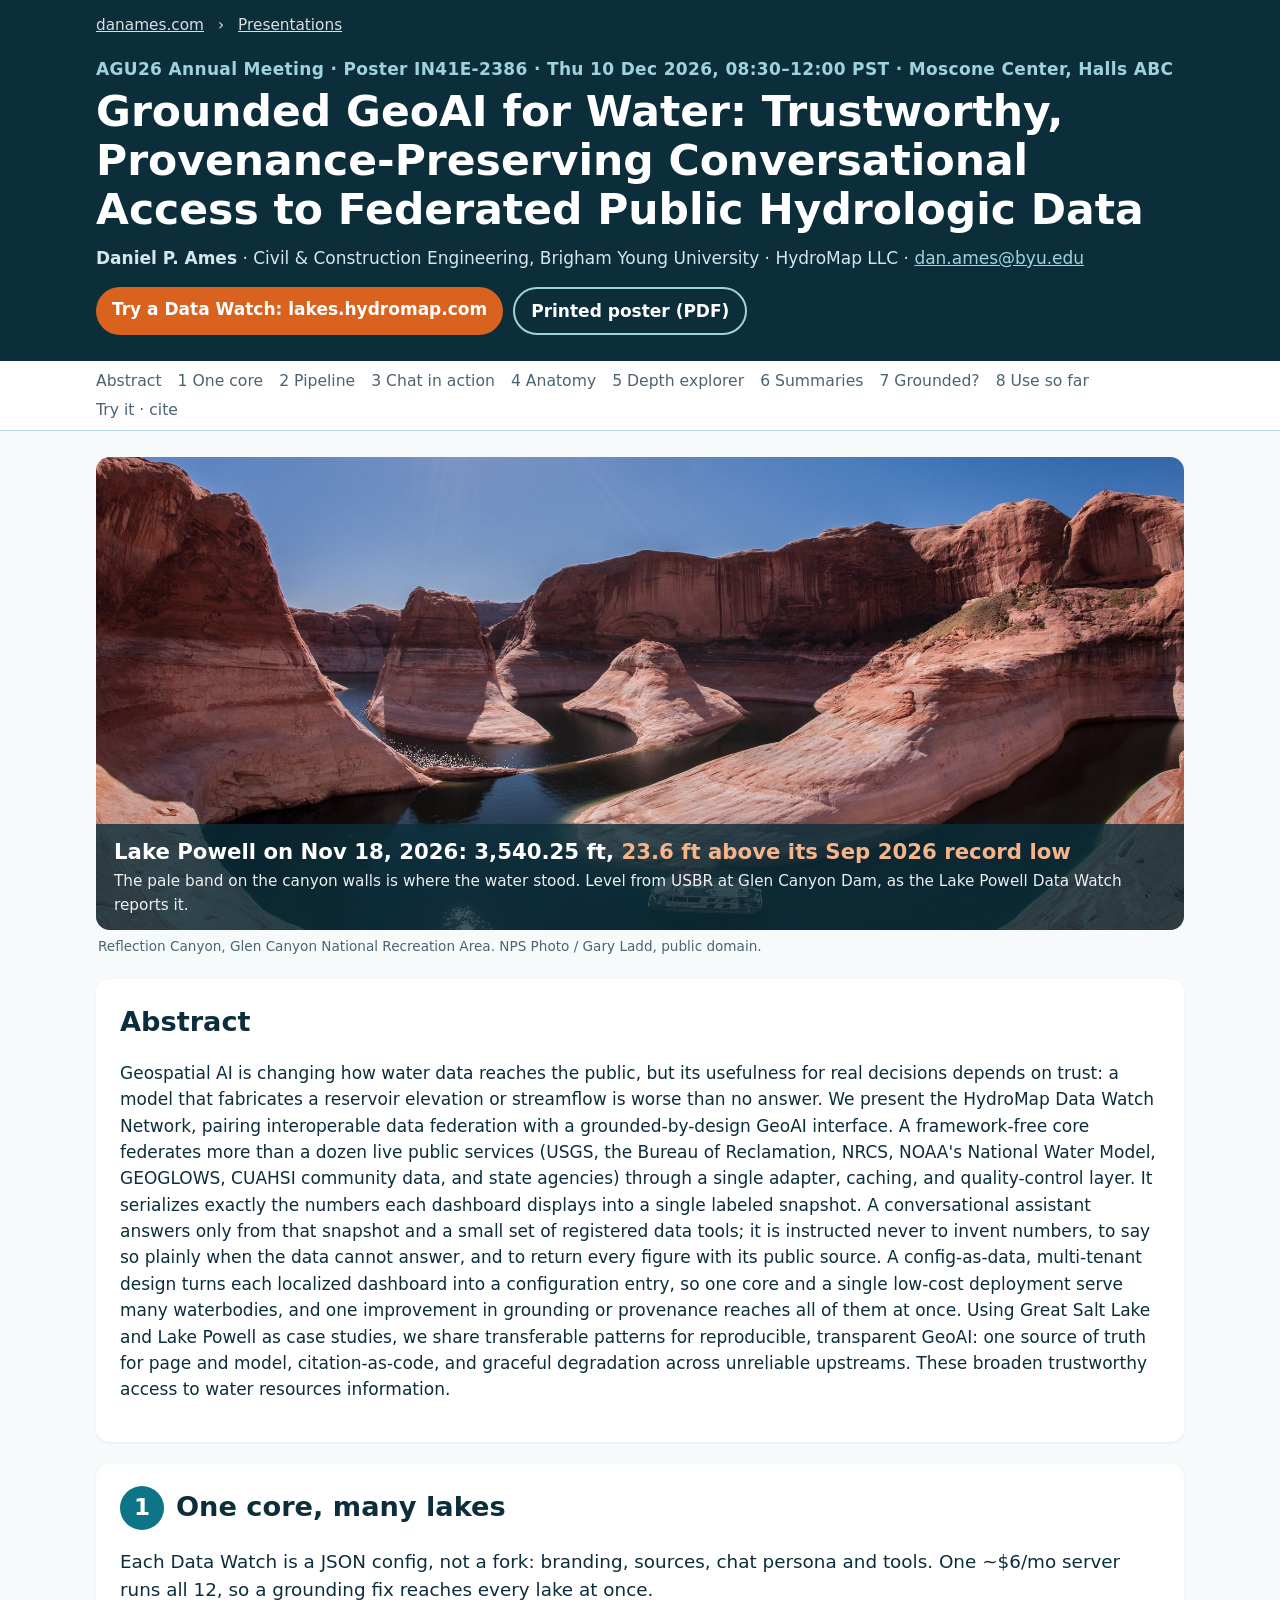
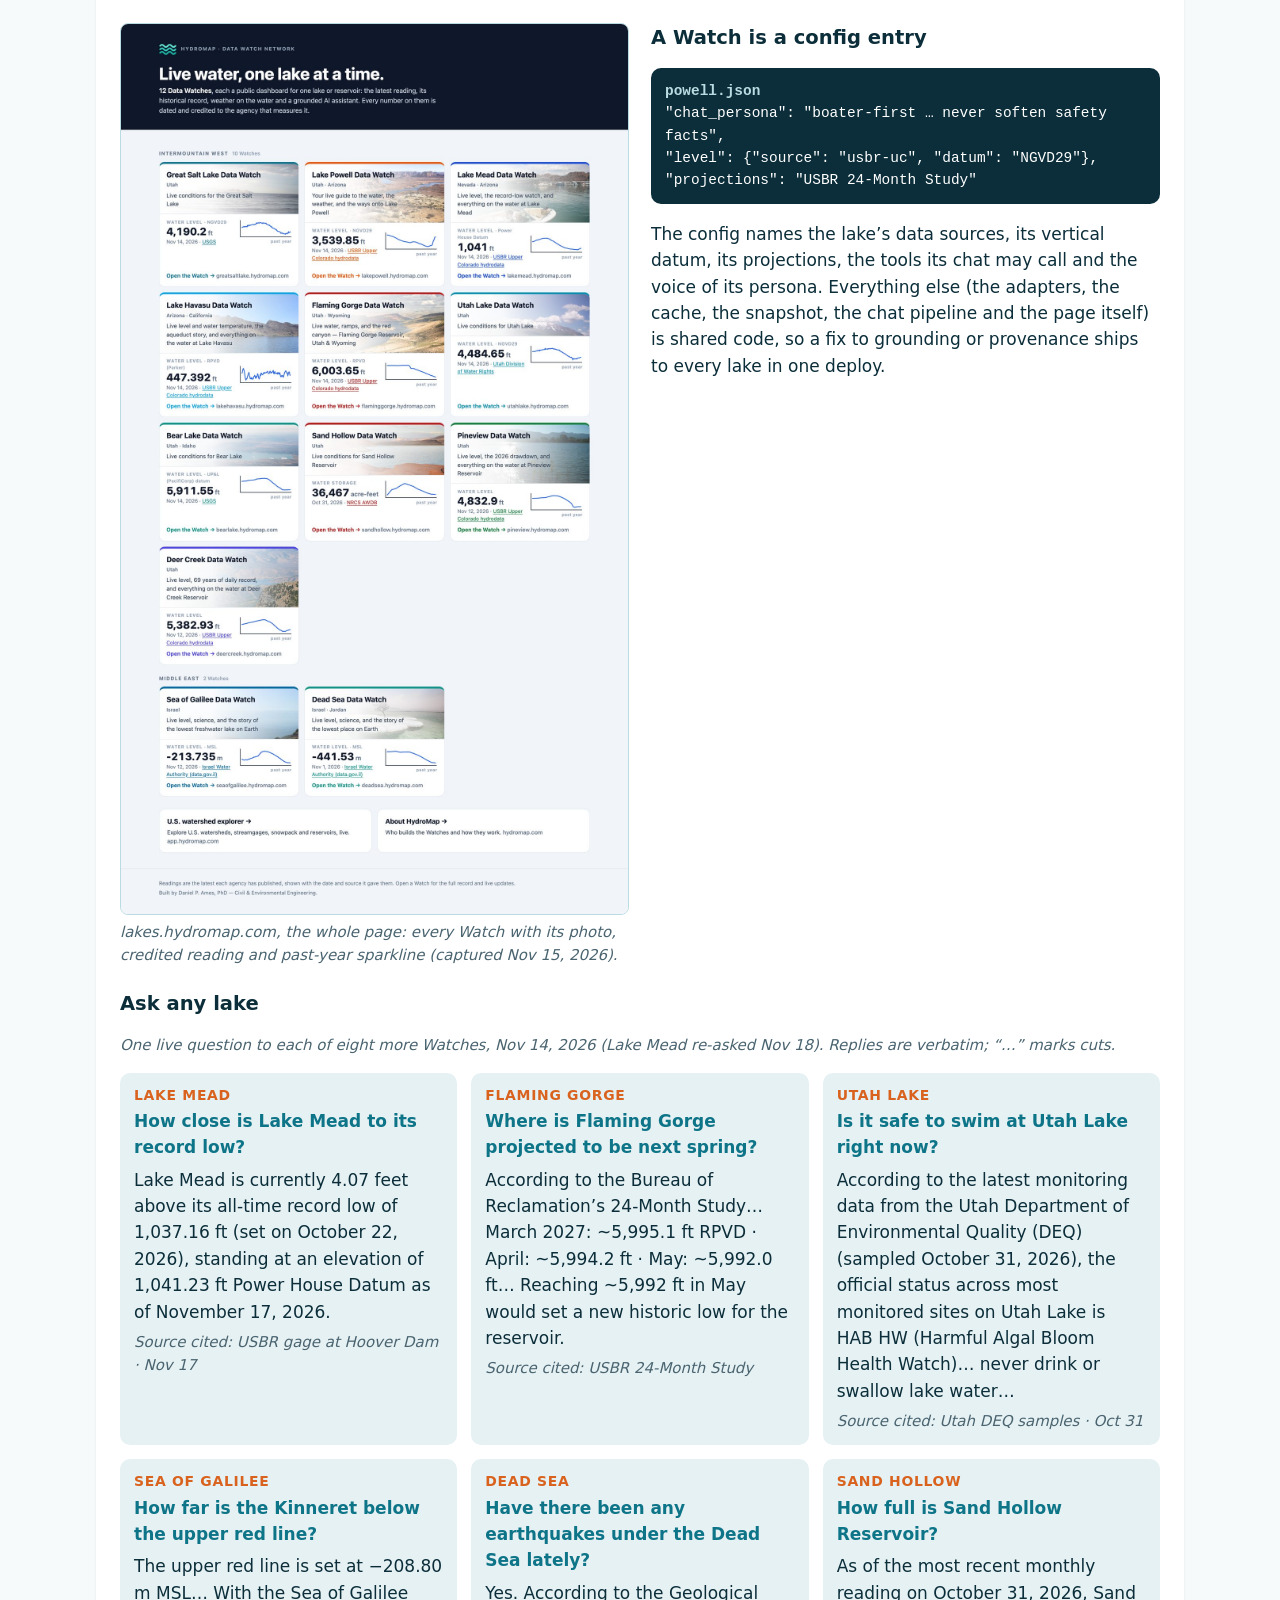
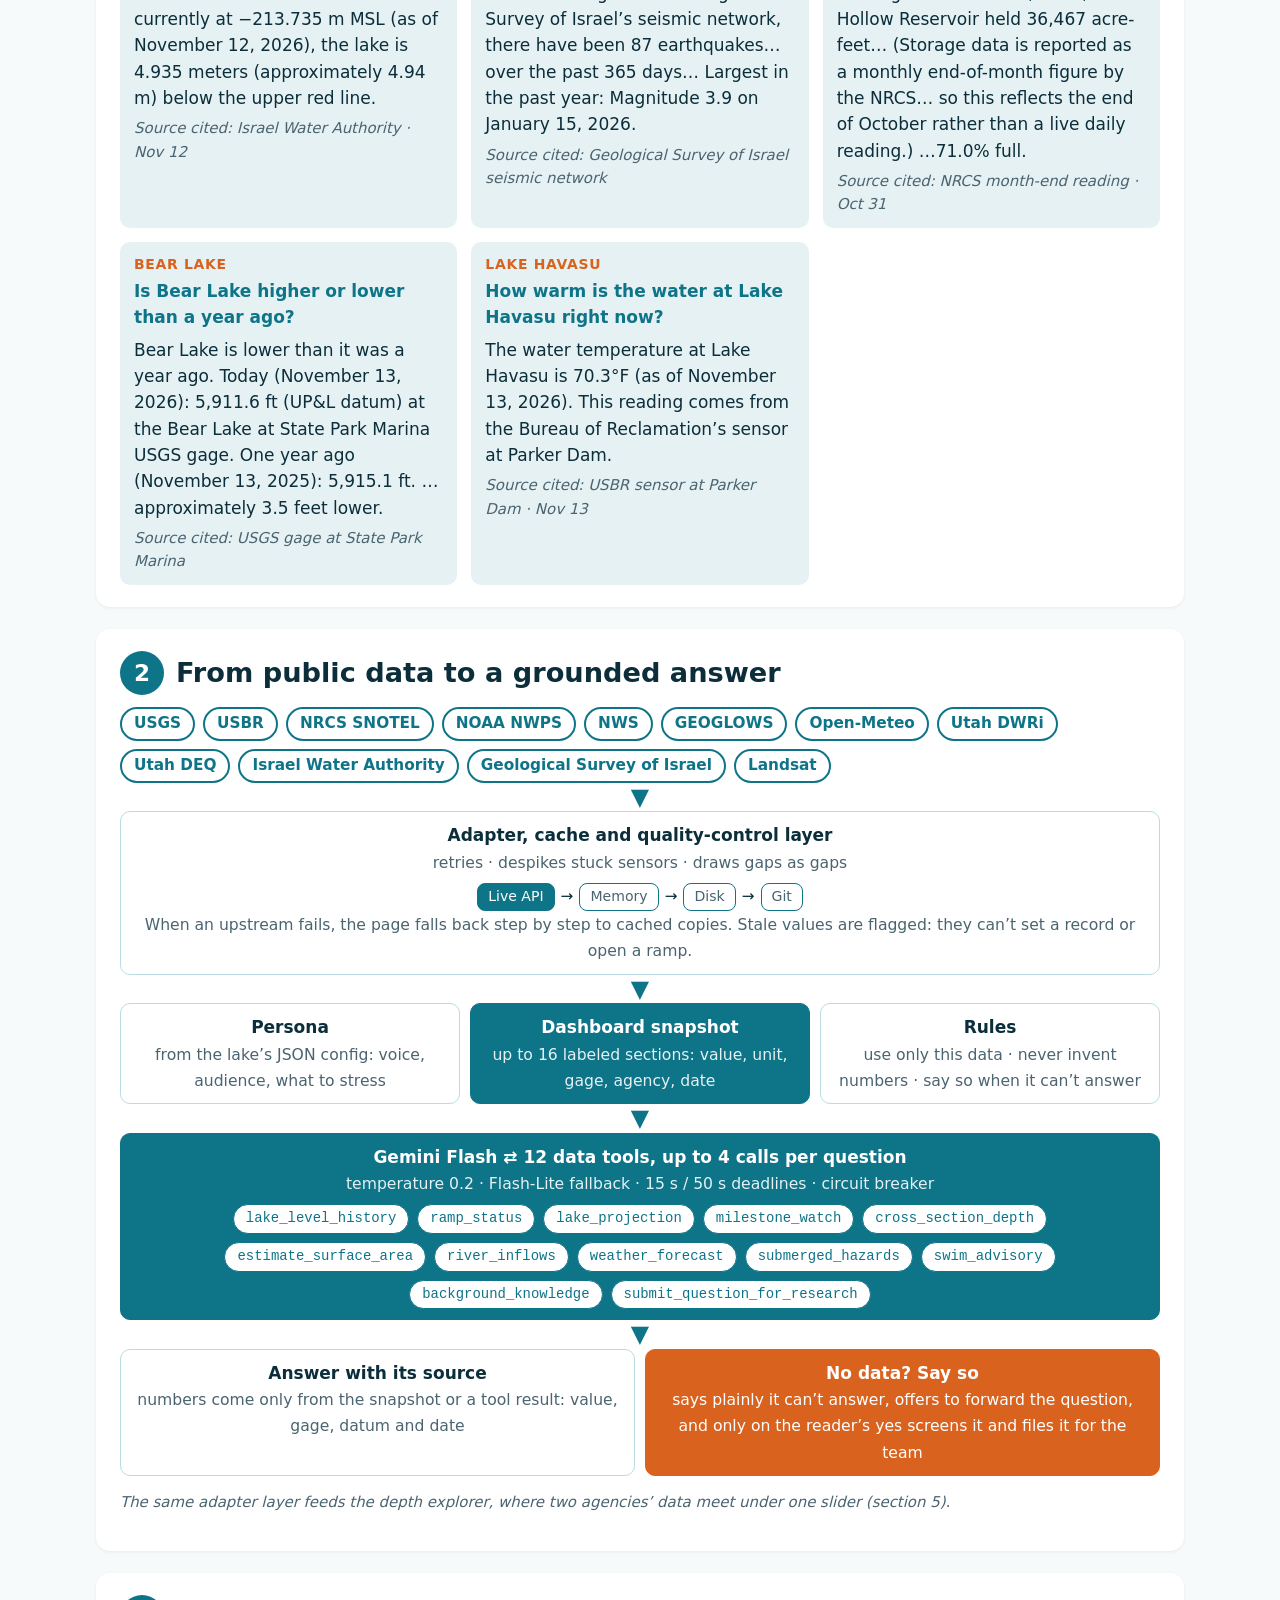
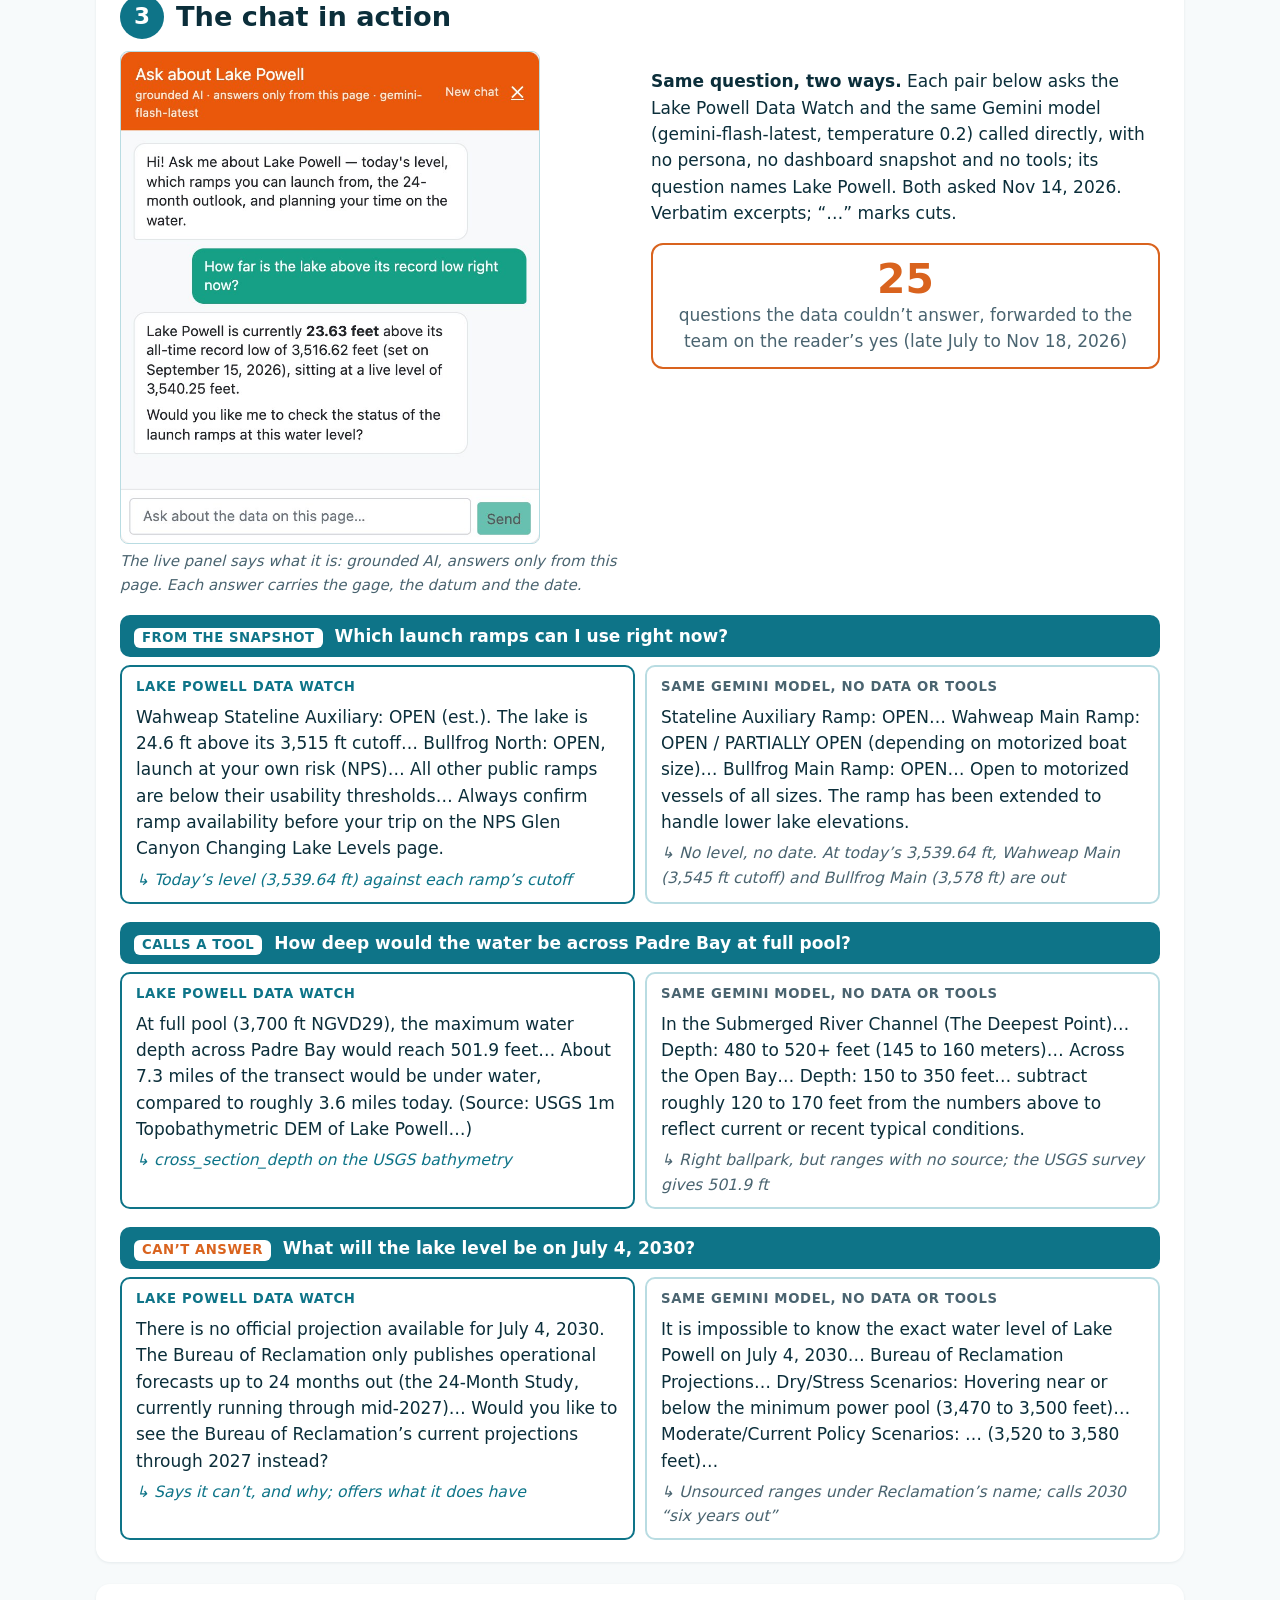
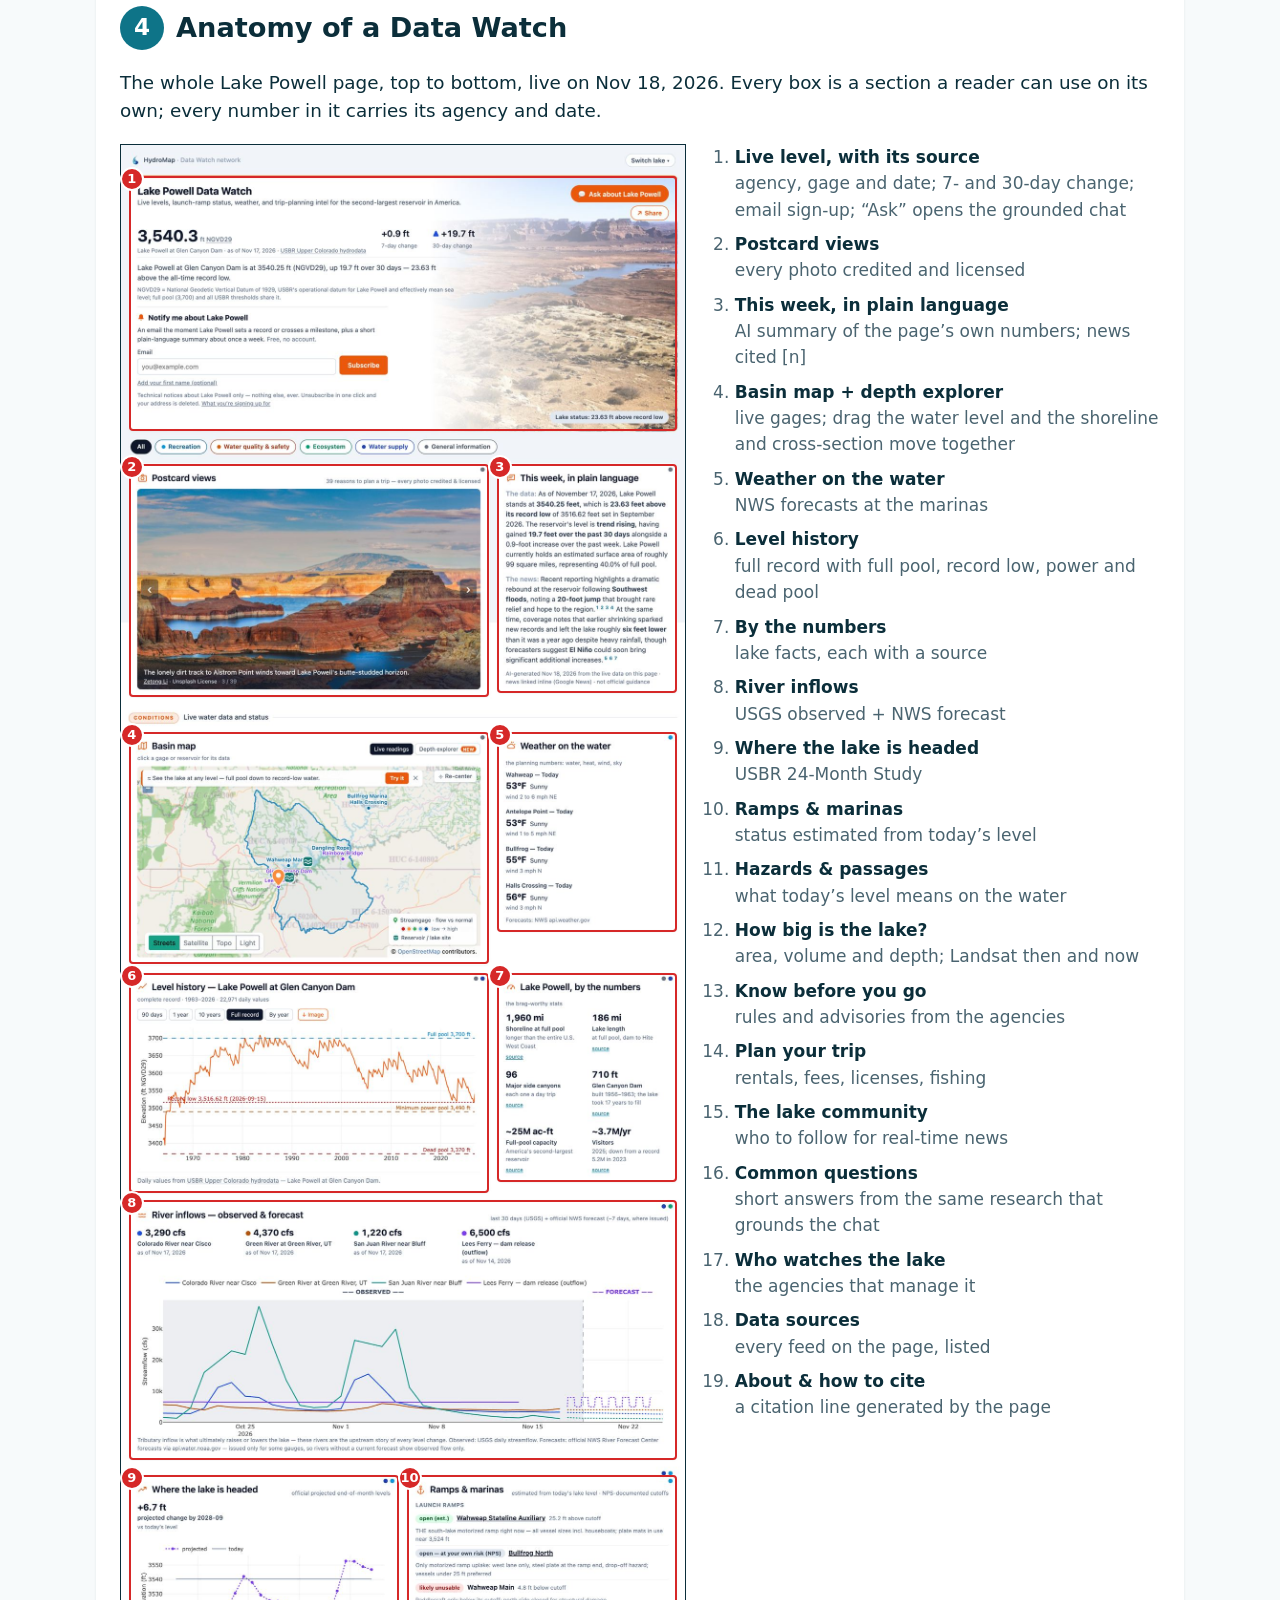
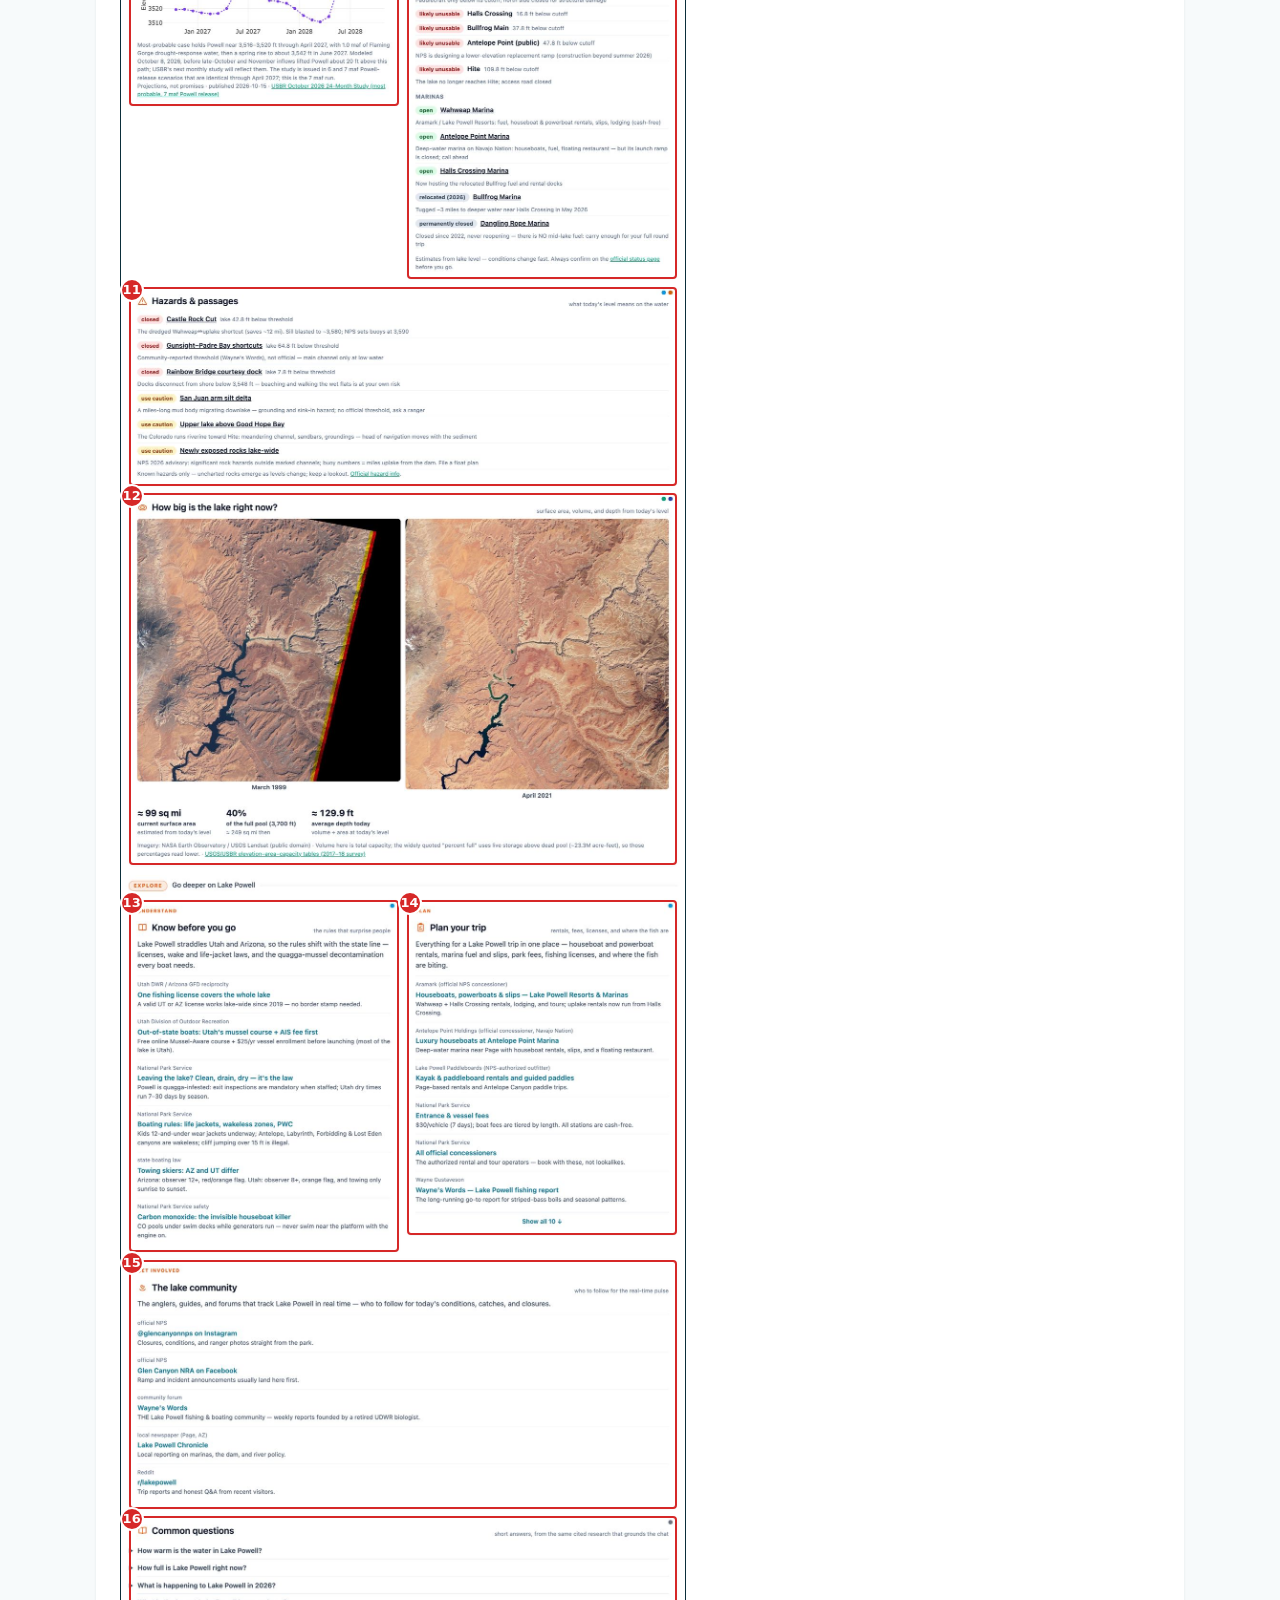
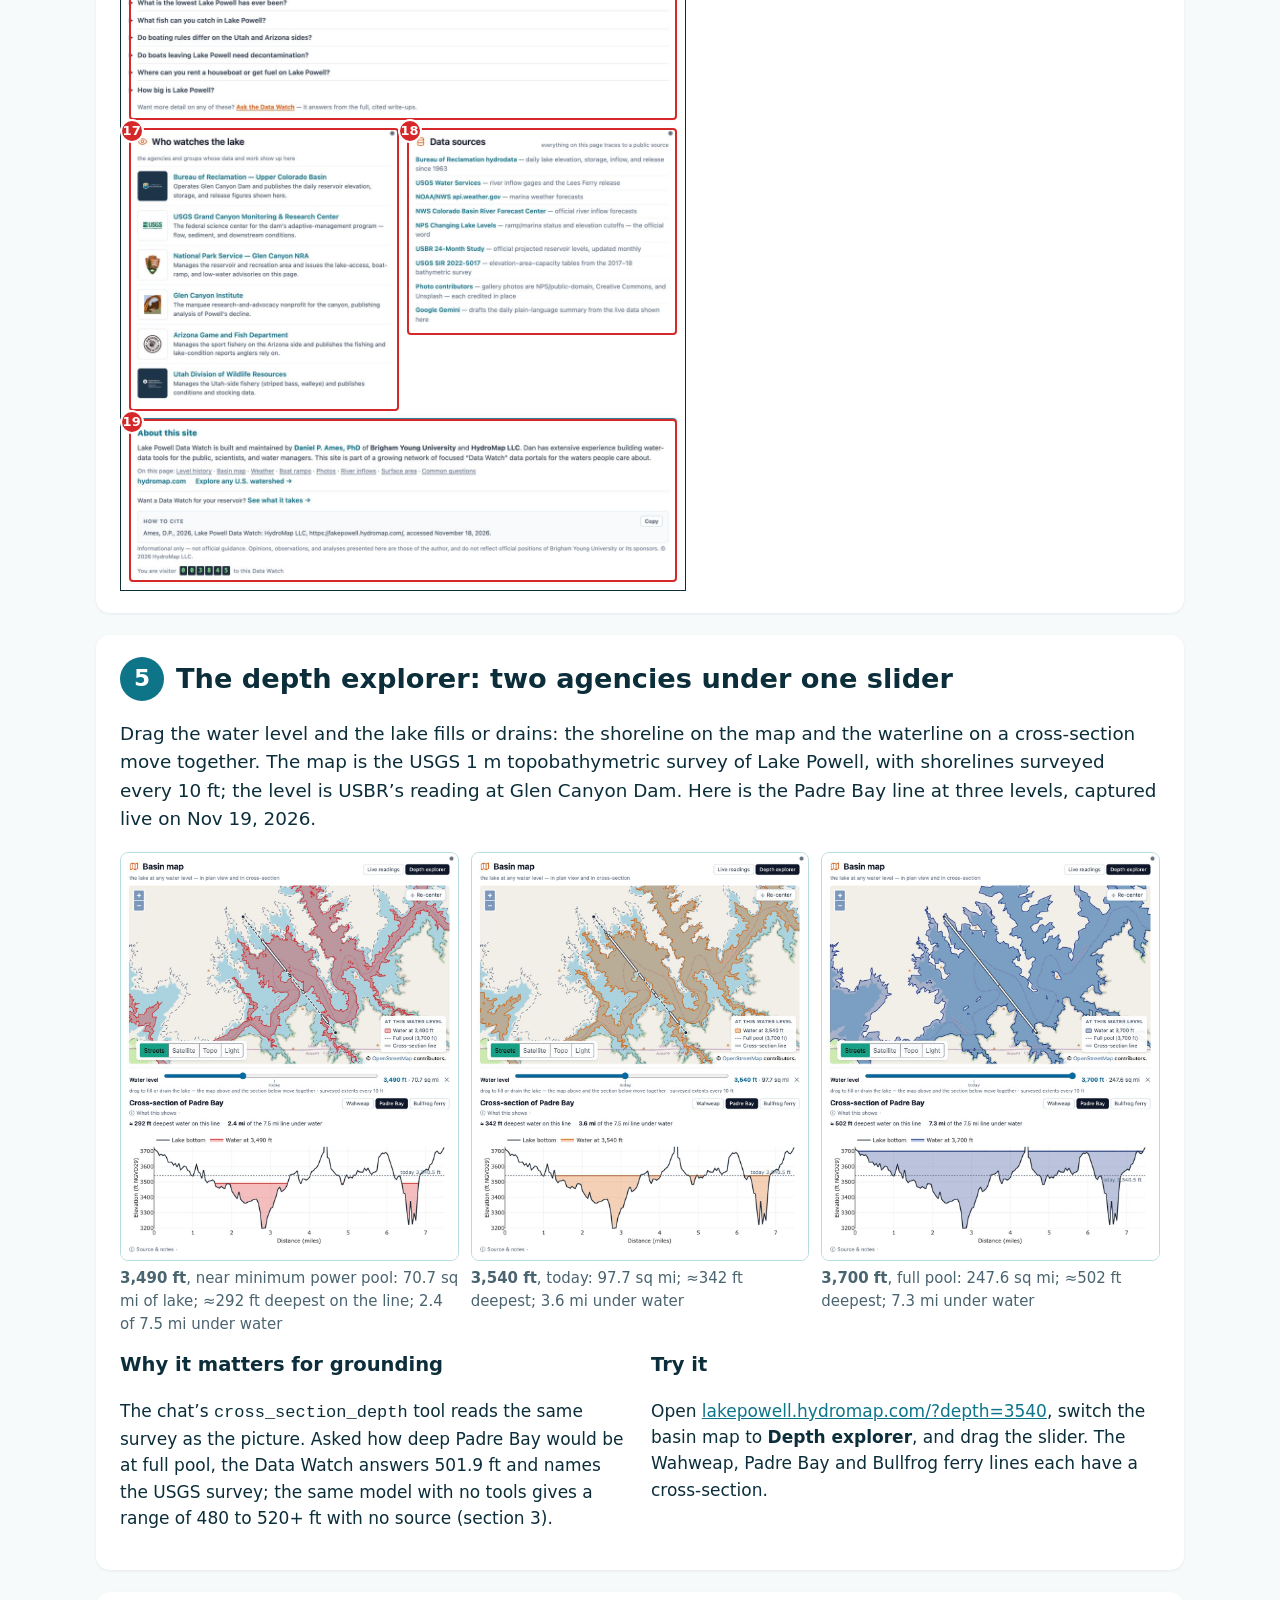
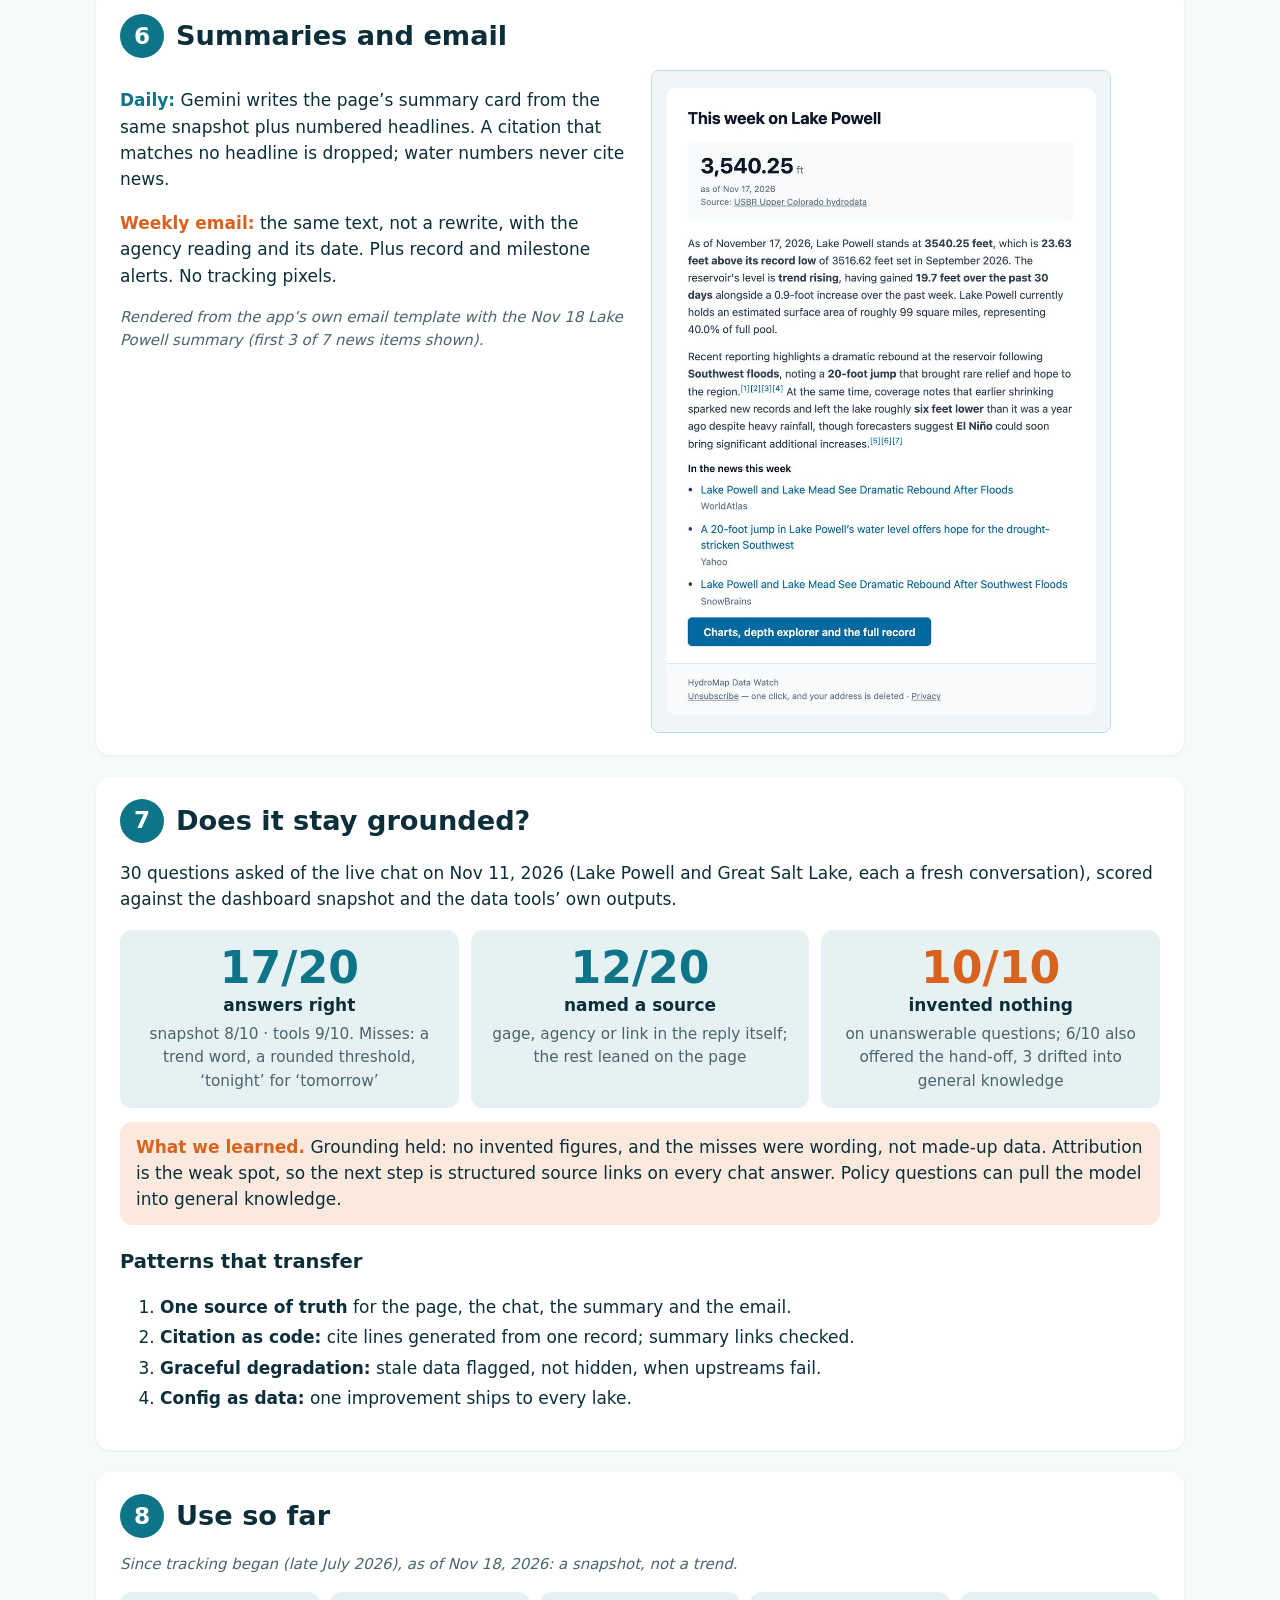
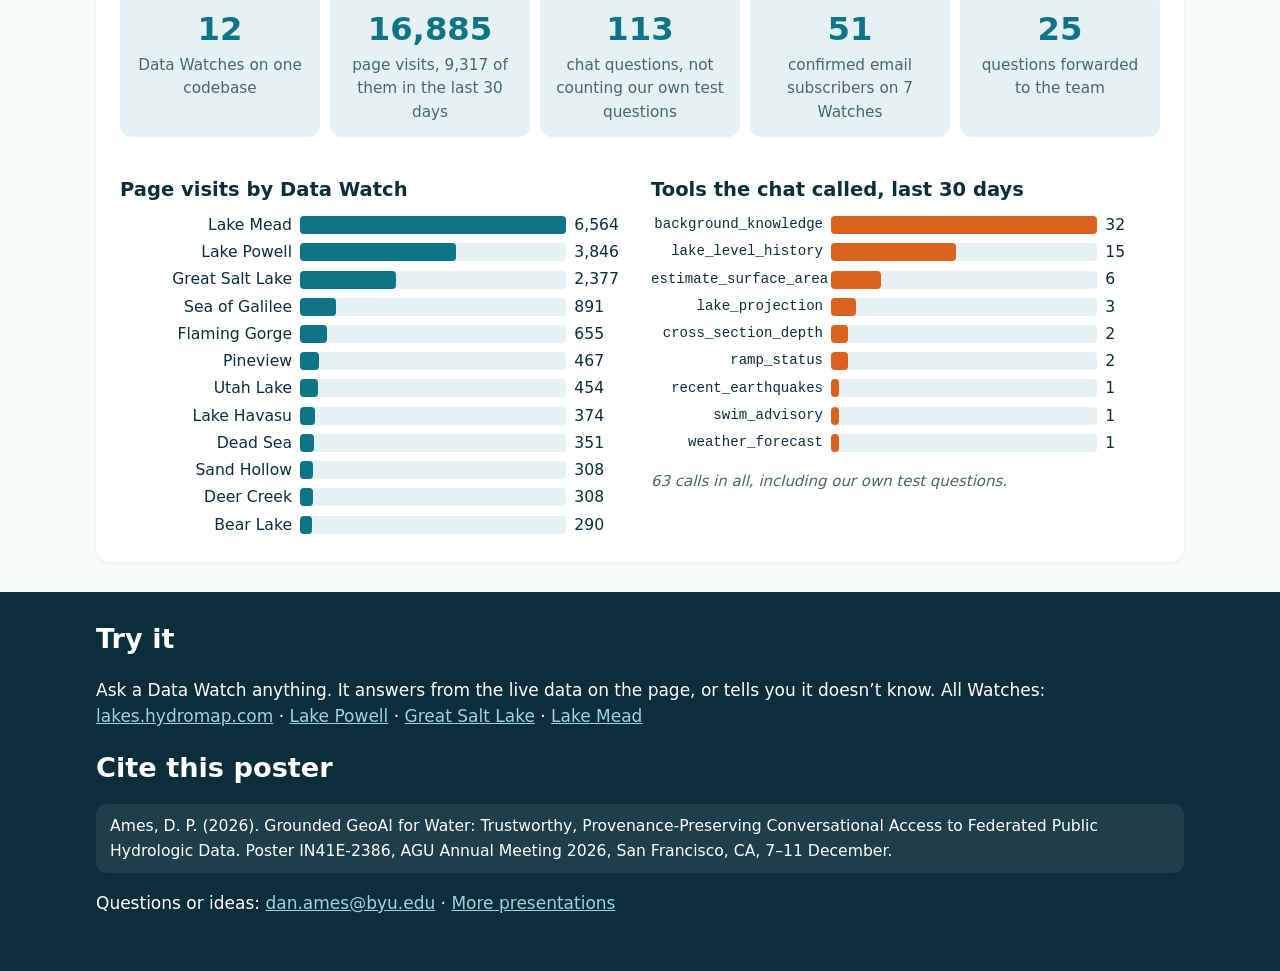
==== commit eb8fadd2: "AGU26 online poster: depth explorer gets its own section (three water levels) Co-Authored-By: Claude" ====
--- a/posters/2026-agu-poster/index.html
+++ b/posters/2026-agu-poster/index.html
@@ -87,6 +87,8 @@
   .fwd { border: 2px solid var(--sand); border-radius: 12px; padding: 12px; text-align:center; margin-top: 12px; }
   .fwd .n { font-size: 2.4em; font-weight: 800; color: var(--sand); margin:0; line-height: 1.1; }
   .fwd p { margin: 0; color: var(--muted); }
+  .depth3 { display:grid; grid-template-columns: repeat(3, minmax(0,1fr)); gap: 12px; }
+  .depth3 figcaption { font-size:.88em; color: var(--muted); margin-top: 6px; }
   .anat { display:grid; grid-template-columns: minmax(0, 1.25fr) minmax(0, 1fr); gap: 22px; align-items:start; }
   .page { position: relative; border: 1px solid var(--ink); }
   .page img { display:block; width:100%; height:auto; }
@@ -124,7 +126,7 @@
   .cite { background: rgba(255,255,255,.08); border-radius: 10px; padding: 10px 14px; font-size: .92em; }
   @media (max-width: 820px) {
     .grid2, .anat, .two, .row2 { grid-template-columns: minmax(0,1fr); }
-    .row3, .tiles { grid-template-columns: minmax(0,1fr); }
+    .row3, .tiles, .depth3 { grid-template-columns: minmax(0,1fr); }
     .stats { grid-template-columns: 1fr 1fr; }
     ol.legend { position: static; }
     nav.toc ol { flex-wrap: nowrap; overflow-x: auto; white-space: nowrap; }
@@ -150,8 +152,8 @@
 </header>
 <nav class="toc" aria-label="Sections"><ol>
   <li><a href="#abstract">Abstract</a></li><li><a href="#s1">1 One core</a></li><li><a href="#s2">2 Pipeline</a></li>
-  <li><a href="#s3">3 Chat in action</a></li><li><a href="#s4">4 Anatomy</a></li><li><a href="#s5">5 Summaries</a></li>
-  <li><a href="#s6">6 Grounded?</a></li><li><a href="#s7">7 Use so far</a></li><li><a href="#more">Try it · cite</a></li>
+  <li><a href="#s3">3 Chat in action</a></li><li><a href="#s4">4 Anatomy</a></li><li><a href="#s5">5 Depth explorer</a></li><li><a href="#s6">6 Summaries</a></li>
+  <li><a href="#s7">7 Grounded?</a></li><li><a href="#s8">8 Use so far</a></li><li><a href="#more">Try it · cite</a></li>
 </ol></nav>
 <main class="wrap">
   <figure class="hero">
@@ -262,11 +264,7 @@
         <div class="box warn"><b>No data? Say so</b><span>says plainly it can’t answer, offers to forward the question, and only on the reader’s yes screens it and files it for the team</span></div>
       </div>
     </div>
-    <h3>Two agencies under one slider: the depth explorer</h3>
-    <div class="grid2">
-      <figure><div class="shot"><img src="img/depth.jpg" width="1200" height="1295" loading="lazy" alt="Lake Powell depth explorer, Nov 15, 2026: a water-level slider at 3,540 ft drives both the shoreline on the map and the waterline on the Padre Bay cross-section"></div></figure>
-      <p>USGS bathymetry (the 1 m topobathymetric DEM of Lake Powell) under today’s USBR level. One slider moves the shoreline on the map and the waterline on the cross-section. The chat’s <code>cross_section_depth</code> tool reads the same survey, so the number in an answer matches the picture on the page (see the Padre Bay question in section 3).</p>
-    </div>
+    <p class="note-s">The same adapter layer feeds the depth explorer, where two agencies’ data meet under one slider (section 5).</p>
   </section>
 
   <section id="s3">
@@ -315,7 +313,30 @@
   </section>
 
   <section id="s5">
-    <h2><span class="num">5</span>Summaries and email</h2>
+    <h2><span class="num">5</span>The depth explorer: two agencies under one slider</h2>
+    <p class="lede">Drag the water level and the lake fills or drains: the shoreline on the map and the waterline on a cross-section move together. The map is the USGS 1 m topobathymetric survey of Lake Powell, with shorelines surveyed every 10 ft; the level is USBR’s reading at Glen Canyon Dam. Here is the Padre Bay line at three levels, captured live on Nov 19, 2026.</p>
+    <div class="depth3">
+      <figure><div class="shot"><img src="img/depth-3490.jpg" width="1000" height="1209" loading="lazy" alt="Depth explorer at 3,490 ft: 70.7 square miles of lake; on the Padre Bay line the deepest water is about 292 ft and 2.4 of the 7.5 miles are under water"></div>
+        <figcaption><b>3,490 ft</b>, near minimum power pool: 70.7 sq mi of lake; ≈292 ft deepest on the line; 2.4 of 7.5 mi under water</figcaption></figure>
+      <figure><div class="shot"><img src="img/depth-3540.jpg" width="1000" height="1209" loading="lazy" alt="Depth explorer at today's 3,540 ft: 97.7 square miles; on the Padre Bay line the deepest water is about 342 ft and 3.6 of the 7.5 miles are under water"></div>
+        <figcaption><b>3,540 ft</b>, today: 97.7 sq mi; ≈342 ft deepest; 3.6 mi under water</figcaption></figure>
+      <figure><div class="shot"><img src="img/depth-3700.jpg" width="1000" height="1209" loading="lazy" alt="Depth explorer at full pool, 3,700 ft: 247.6 square miles; on the Padre Bay line the deepest water is about 502 ft and 7.3 of the 7.5 miles are under water"></div>
+        <figcaption><b>3,700 ft</b>, full pool: 247.6 sq mi; ≈502 ft deepest; 7.3 mi under water</figcaption></figure>
+    </div>
+    <div class="grid2" style="margin-top:14px">
+      <div>
+        <h3 style="margin-top:0">Why it matters for grounding</h3>
+        <p>The chat’s <code>cross_section_depth</code> tool reads the same survey as the picture. Asked how deep Padre Bay would be at full pool, the Data Watch answers 501.9 ft and names the USGS survey; the same model with no tools gives a range of 480 to 520+ ft with no source (section 3).</p>
+      </div>
+      <div>
+        <h3 style="margin-top:0">Try it</h3>
+        <p>Open <a href="https://lakepowell.hydromap.com/?depth=3540">lakepowell.hydromap.com/?depth=3540</a>, switch the basin map to <b>Depth explorer</b>, and drag the slider. The Wahweap, Padre Bay and Bullfrog ferry lines each have a cross-section.</p>
+      </div>
+    </div>
+  </section>
+
+  <section id="s6">
+    <h2><span class="num">6</span>Summaries and email</h2>
     <div class="grid2">
       <div>
         <p><b style="color:var(--teal)">Daily:</b> Gemini writes the page’s summary card from the same snapshot plus numbered headlines. A citation that matches no headline is dropped; water numbers never cite news.</p>
@@ -326,8 +347,8 @@
     </div>
   </section>
 
-  <section id="s6">
-    <h2><span class="num">6</span>Does it stay grounded?</h2>
+  <section id="s7">
+    <h2><span class="num">7</span>Does it stay grounded?</h2>
     <p>30 questions asked of the live chat on Nov 11, 2026 (Lake Powell and Great Salt Lake, each a fresh conversation), scored against the dashboard snapshot and the data tools’ own outputs.</p>
     <div class="tiles"><div class="tile"><p class="score">17/20</p><p class="tl">answers right</p><p class="td">snapshot 8/10 · tools 9/10. Misses: a trend word, a rounded threshold, ‘tonight’ for ‘tomorrow’</p></div><div class="tile"><p class="score">12/20</p><p class="tl">named a source</p><p class="td">gage, agency or link in the reply itself; the rest leaned on the page</p></div><div class="tile hi"><p class="score">10/10</p><p class="tl">invented nothing</p><p class="td">on unanswerable questions; 6/10 also offered the hand-off, 3 drifted into general knowledge</p></div></div>
     <p class="learned"><b style="color:var(--sand)">What we learned.</b> Grounding held: no invented figures, and the misses were wording, not made-up data. Attribution is the weak spot, so the next step is structured source links on every chat answer. Policy questions can pull the model into general knowledge.</p>
@@ -340,8 +361,8 @@
     </ol>
   </section>
 
-  <section id="s7">
-    <h2><span class="num">7</span>Use so far</h2>
+  <section id="s8">
+    <h2><span class="num">8</span>Use so far</h2>
     <p class="note-s">Since tracking began (late July 2026), as of Nov 18, 2026: a snapshot, not a trend.</p>
     <div class="stats"><div class="stat"><p class="n">12</p><p>Data Watches on one codebase</p></div><div class="stat"><p class="n">16,885</p><p>page visits, 9,317 of them in the last 30 days</p></div><div class="stat"><p class="n">113</p><p>chat questions, not counting our own test questions</p></div><div class="stat"><p class="n">51</p><p>confirmed email subscribers on 7 Watches</p></div><div class="stat"><p class="n">25</p><p>questions forwarded to the team</p></div></div>
     <div class="grid2" style="margin-top:16px">
